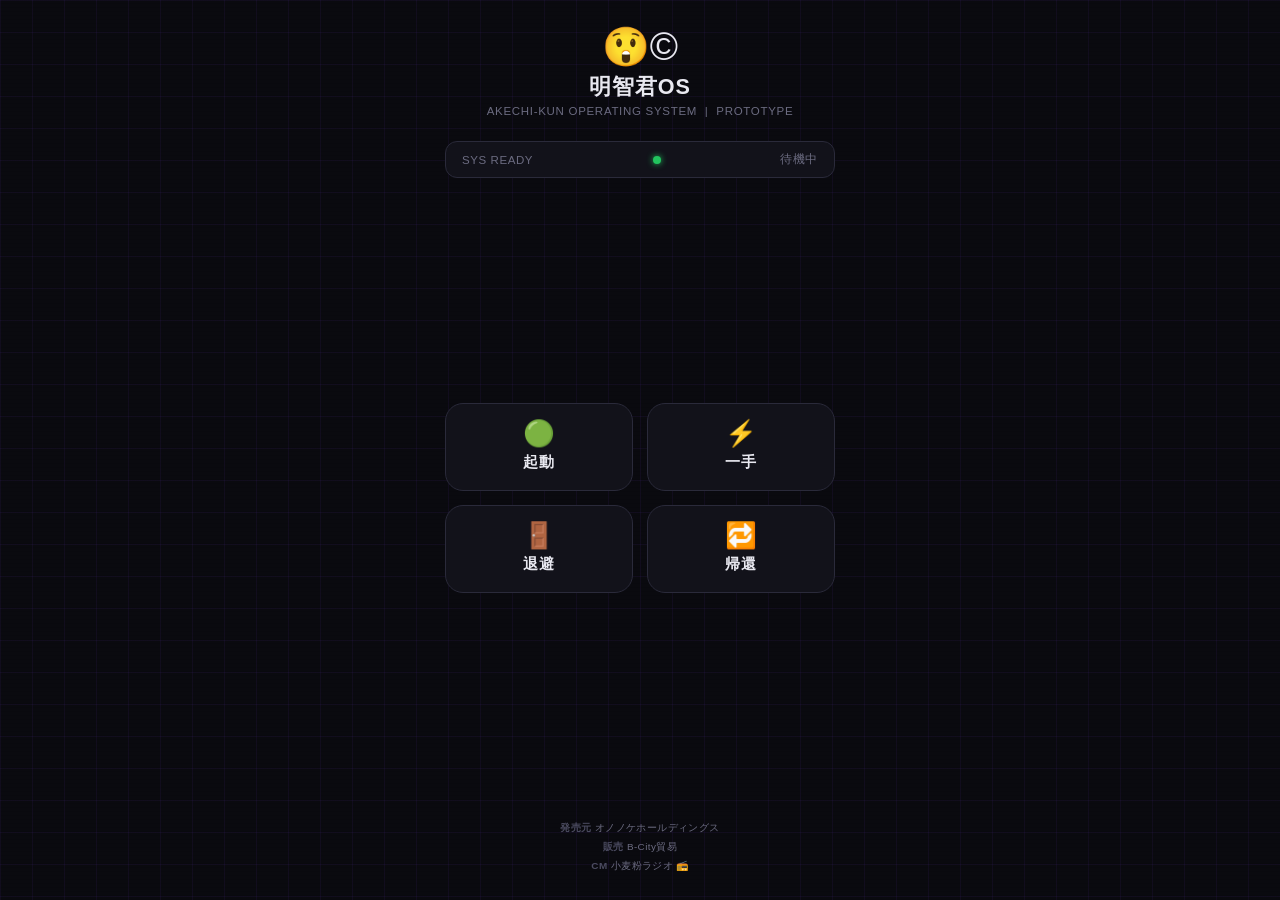
==== index.html @ 3c02b0e1 "Add files via upload" ====
<!DOCTYPE html>
<!-- 明智君OS package build: index = 勝ち感版 -->
<html lang="ja">
<head>
  <meta charset="UTF-8" />
  <meta name="viewport" content="width=device-width, initial-scale=1.0, maximum-scale=1.0, user-scalable=no" />
  <title>明智君OS 😲©️</title>
  <style>
    /* ===== リセット & ベース ===== */
    *, *::before, *::after {
      box-sizing: border-box;
      margin: 0;
      padding: 0;
    }

    :root {
      --bg: #0a0a0f;
      --surface: #12121a;
      --border: #2a2a3a;
      --accent: #7c3aed;
      --accent-glow: rgba(124, 58, 237, 0.45);
      --text-primary: #e8e8f0;
      --text-muted: #6b6b80;
      --win-color: #22d3ee;
      --win-glow: rgba(34, 211, 238, 0.5);
      --btn-h: 88px;
      --radius: 18px;
    }

    html, body {
      height: 100%;
      width: 100%;
      overflow: hidden;
    }

    body {
      background: var(--bg);
      color: var(--text-primary);
      font-family: 'Helvetica Neue', Arial, 'Hiragino Kaku Gothic ProN', 'Hiragino Sans', Meiryo, sans-serif;
      display: flex;
      flex-direction: column;
      align-items: center;
      justify-content: flex-start;
      min-height: 100dvh;
      position: relative;
      overflow: hidden;
    }

    /* ===== 背景グリッド ===== */
    body::before {
      content: '';
      position: fixed;
      inset: 0;
      background-image:
        linear-gradient(rgba(124,58,237,0.07) 1px, transparent 1px),
        linear-gradient(90deg, rgba(124,58,237,0.07) 1px, transparent 1px);
      background-size: 32px 32px;
      pointer-events: none;
      z-index: 0;
    }

    /* ===== ラッパー ===== */
    .wrapper {
      position: relative;
      z-index: 1;
      width: 100%;
      max-width: 430px;
      min-height: 100dvh;
      display: flex;
      flex-direction: column;
      padding: 0 20px 24px;
    }

    /* ===== ヘッダー ===== */
    .header {
      padding: 28px 0 10px;
      text-align: center;
    }

    .header-emoji {
      font-size: 2.4rem;
      line-height: 1;
      display: block;
      margin-bottom: 6px;
    }

    .header-title {
      font-size: 1.35rem;
      font-weight: 800;
      letter-spacing: 0.04em;
      color: var(--text-primary);
    }

    .header-subtitle {
      font-size: 0.72rem;
      color: var(--text-muted);
      margin-top: 4px;
      letter-spacing: 0.06em;
    }

    /* ===== ステータスバー ===== */
    .statusbar {
      display: flex;
      align-items: center;
      justify-content: space-between;
      background: var(--surface);
      border: 1px solid var(--border);
      border-radius: 12px;
      padding: 10px 16px;
      margin: 14px 0;
      font-size: 0.72rem;
      color: var(--text-muted);
      letter-spacing: 0.05em;
    }

    .statusbar-dot {
      width: 8px;
      height: 8px;
      border-radius: 50%;
      background: #22c55e;
      box-shadow: 0 0 6px #22c55e;
      animation: pulse-dot 2s infinite;
    }

    @keyframes pulse-dot {
      0%, 100% { opacity: 1; }
      50% { opacity: 0.4; }
    }

    /* ===== ボタングリッド ===== */
    .btn-grid {
      display: grid;
      grid-template-columns: 1fr 1fr;
      gap: 14px;
      flex: 1;
      align-content: center;
      margin: 10px 0;
    }

    /* ===== ボタン本体 ===== */
    .os-btn {
      position: relative;
      height: var(--btn-h);
      border-radius: var(--radius);
      border: 1.5px solid var(--border);
      background: var(--surface);
      color: var(--text-primary);
      font-size: 1.05rem;
      font-weight: 700;
      letter-spacing: 0.04em;
      cursor: pointer;
      overflow: hidden;
      transition: transform 0.12s ease, border-color 0.2s, box-shadow 0.2s;
      -webkit-tap-highlight-color: transparent;
      user-select: none;
      display: flex;
      flex-direction: column;
      align-items: center;
      justify-content: center;
      gap: 6px;
    }

    .os-btn::before {
      content: '';
      position: absolute;
      inset: 0;
      background: radial-gradient(circle at 50% 0%, rgba(124,58,237,0.18) 0%, transparent 70%);
      opacity: 0;
      transition: opacity 0.25s;
    }

    .os-btn:hover::before,
    .os-btn:focus-visible::before {
      opacity: 1;
    }

    .os-btn:active {
      transform: scale(0.95);
    }

    .os-btn:focus-visible {
      outline: 2px solid var(--accent);
      outline-offset: 2px;
    }

    /* ボタン個別カラー */
    .btn-start  { --btn-accent: #7c3aed; }
    .btn-move   { --btn-accent: #0ea5e9; }
    .btn-escape { --btn-accent: #f59e0b; }
    .btn-return { --btn-accent: #10b981; }

    .os-btn:hover,
    .os-btn:focus-visible {
      border-color: var(--btn-accent);
      box-shadow: 0 0 18px rgba(var(--btn-accent-rgb, 124,58,237), 0.3), inset 0 0 12px rgba(var(--btn-accent-rgb, 124,58,237), 0.06);
    }

    .btn-start:hover,  .btn-start:focus-visible  { box-shadow: 0 0 18px rgba(124,58,237,0.35); }
    .btn-move:hover,   .btn-move:focus-visible    { box-shadow: 0 0 18px rgba(14,165,233,0.35); }
    .btn-escape:hover, .btn-escape:focus-visible  { box-shadow: 0 0 18px rgba(245,158,11,0.35); }
    .btn-return:hover, .btn-return:focus-visible  { box-shadow: 0 0 18px rgba(16,185,129,0.35); }

    .btn-icon {
      font-size: 1.6rem;
      line-height: 1;
    }

    .btn-label {
      font-size: 0.95rem;
      font-weight: 700;
    }

    /* ===== 勝ちオーバーレイ ===== */
    #win-overlay {
      position: fixed;
      inset: 0;
      z-index: 100;
      display: flex;
      flex-direction: column;
      align-items: center;
      justify-content: center;
      background: rgba(0, 0, 0, 0.82);
      backdrop-filter: blur(8px);
      -webkit-backdrop-filter: blur(8px);
      opacity: 0;
      pointer-events: none;
      transition: opacity 0.3s ease;
    }

    #win-overlay.show {
      opacity: 1;
      pointer-events: all;
    }

    .win-card {
      background: var(--surface);
      border: 1.5px solid var(--win-color);
      border-radius: 28px;
      padding: 40px 36px 32px;
      text-align: center;
      box-shadow: 0 0 60px var(--win-glow), 0 0 120px rgba(34,211,238,0.15);
      max-width: 320px;
      width: 88%;
      animation: win-pop 0.35s cubic-bezier(0.34, 1.56, 0.64, 1) both;
    }

    @keyframes win-pop {
      from { transform: scale(0.6); opacity: 0; }
      to   { transform: scale(1);   opacity: 1; }
    }

    .win-emoji {
      font-size: 3.2rem;
      display: block;
      margin-bottom: 12px;
    }

    .win-text {
      font-size: 3rem;
      font-weight: 900;
      color: var(--win-color);
      letter-spacing: 0.08em;
      text-shadow: 0 0 24px var(--win-glow);
      line-height: 1.1;
    }

    .win-sub {
      font-size: 0.8rem;
      color: var(--text-muted);
      margin-top: 10px;
      letter-spacing: 0.06em;
    }

    .win-pressed {
      font-size: 0.85rem;
      color: var(--win-color);
      margin-top: 6px;
      opacity: 0.85;
    }

    .win-close {
      margin-top: 28px;
      padding: 12px 36px;
      border-radius: 50px;
      border: 1.5px solid var(--win-color);
      background: transparent;
      color: var(--win-color);
      font-size: 0.9rem;
      font-weight: 700;
      cursor: pointer;
      letter-spacing: 0.06em;
      transition: background 0.2s, color 0.2s;
      -webkit-tap-highlight-color: transparent;
    }

    .win-close:hover,
    .win-close:active {
      background: var(--win-color);
      color: #0a0a0f;
    }

    /* ===== フッター ===== */
    .footer {
      text-align: center;
      padding-top: 16px;
      font-size: 0.62rem;
      color: var(--text-muted);
      line-height: 1.9;
      letter-spacing: 0.04em;
    }

    .footer strong {
      color: #4b4b60;
    }

    /* ===== パーティクル ===== */
    .particle {
      position: fixed;
      pointer-events: none;
      z-index: 200;
      font-size: 1.4rem;
      animation: particle-fly 0.9s ease-out forwards;
    }

    @keyframes particle-fly {
      0%   { transform: translate(0, 0) scale(1);   opacity: 1; }
      100% { transform: translate(var(--dx), var(--dy)) scale(0.3); opacity: 0; }
    }

    /* ===== スキャンライン演出 ===== */
    body::after {
      content: '';
      position: fixed;
      inset: 0;
      background: repeating-linear-gradient(
        to bottom,
        transparent 0px,
        transparent 3px,
        rgba(0,0,0,0.04) 3px,
        rgba(0,0,0,0.04) 4px
      );
      pointer-events: none;
      z-index: 0;
    }
  </style>

  <link rel="manifest" href="manifest.json" />
  <link rel="apple-touch-icon" href="icons/icon-192.png" />

</head>
<body>

  <!-- 勝ちオーバーレイ -->
  <div id="win-overlay" role="dialog" aria-modal="true" aria-label="勝ち">
    <div class="win-card">
      <span class="win-emoji">🏆</span>
      <div class="win-text">勝ち‼️</div>
      <div class="win-pressed" id="win-pressed-label"></div>
      <div class="win-sub">押せた。それだけでいい。</div>
      <button class="win-close" id="win-close-btn" onclick="closeWin()">もどる</button>
    </div>
  </div>

  <div class="wrapper">

    <!-- ヘッダー -->
    <header class="header">
      <span class="header-emoji">😲©️</span>
      <div class="header-title">明智君OS</div>
      <div class="header-subtitle">AKECHI-KUN OPERATING SYSTEM &nbsp;|&nbsp; PROTOTYPE</div>
    </header>

    <!-- ステータスバー -->
    <div class="statusbar">
      <span>SYS READY</span>
      <div class="statusbar-dot"></div>
      <span id="status-text">待機中</span>
    </div>

    <!-- ボタン4つ -->
    <div class="btn-grid">

      <button class="os-btn btn-start" onclick="pressBtn(this, '起動')" aria-label="起動">
        <span class="btn-icon">🟢</span>
        <span class="btn-label">起動</span>
      </button>

      <button class="os-btn btn-move" onclick="pressBtn(this, '一手')" aria-label="一手">
        <span class="btn-icon">⚡</span>
        <span class="btn-label">一手</span>
      </button>

      <button class="os-btn btn-escape" onclick="pressBtn(this, '退避')" aria-label="退避">
        <span class="btn-icon">🚪</span>
        <span class="btn-label">退避</span>
      </button>

      <button class="os-btn btn-return" onclick="pressBtn(this, '帰還')" aria-label="帰還">
        <span class="btn-icon">🔁</span>
        <span class="btn-label">帰還</span>
      </button>

    </div>

    <!-- フッター -->
    <footer class="footer">
      <strong>発売元</strong> オノノケホールディングス<br>
      <strong>販売</strong> B-City貿易<br>
      <strong>CM</strong> 小麦粉ラジオ 📻
    </footer>

  </div>

  <script>
    const overlay   = document.getElementById('win-overlay');
    const statusEl  = document.getElementById('status-text');
    const pressedLb = document.getElementById('win-pressed-label');

    function pressBtn(btn, label) {
      // ステータス更新
      statusEl.textContent = label + ' 実行中…';

      // パーティクル
      spawnParticles(btn);

      // 少し間を置いて勝ち表示
      setTimeout(() => {
        pressedLb.textContent = '「' + label + '」を押した';
        overlay.classList.add('show');
        statusEl.textContent = '勝利確定';
      }, 220);
    }

    function closeWin() {
      overlay.classList.remove('show');
      statusEl.textContent = '待機中';
    }

    // キーボード対応（Escape で閉じる）
    document.addEventListener('keydown', (e) => {
      if (e.key === 'Escape') closeWin();
    });

    // オーバーレイ背景クリックで閉じる
    overlay.addEventListener('click', (e) => {
      if (e.target === overlay) closeWin();
    });

    // パーティクル生成
    function spawnParticles(btn) {
      const rect = btn.getBoundingClientRect();
      const cx = rect.left + rect.width / 2;
      const cy = rect.top  + rect.height / 2;
      const emojis = ['✨','⭐','💫','🌟','🎉','🏆'];

      for (let i = 0; i < 8; i++) {
        const el = document.createElement('span');
        el.className = 'particle';
        el.textContent = emojis[Math.floor(Math.random() * emojis.length)];
        const angle = (Math.PI * 2 / 8) * i + (Math.random() - 0.5) * 0.5;
        const dist  = 60 + Math.random() * 60;
        el.style.left = cx + 'px';
        el.style.top  = cy + 'px';
        el.style.setProperty('--dx', Math.cos(angle) * dist + 'px');
        el.style.setProperty('--dy', Math.sin(angle) * dist + 'px');
        document.body.appendChild(el);
        el.addEventListener('animationend', () => el.remove());
      }
    }
  </script>


  <script>
    if ('serviceWorker' in navigator) {
      window.addEventListener('load', () => {
        navigator.serviceWorker.register('./service-worker.js').catch(() => {});
      });
    }
  </script>

</body>
</html>
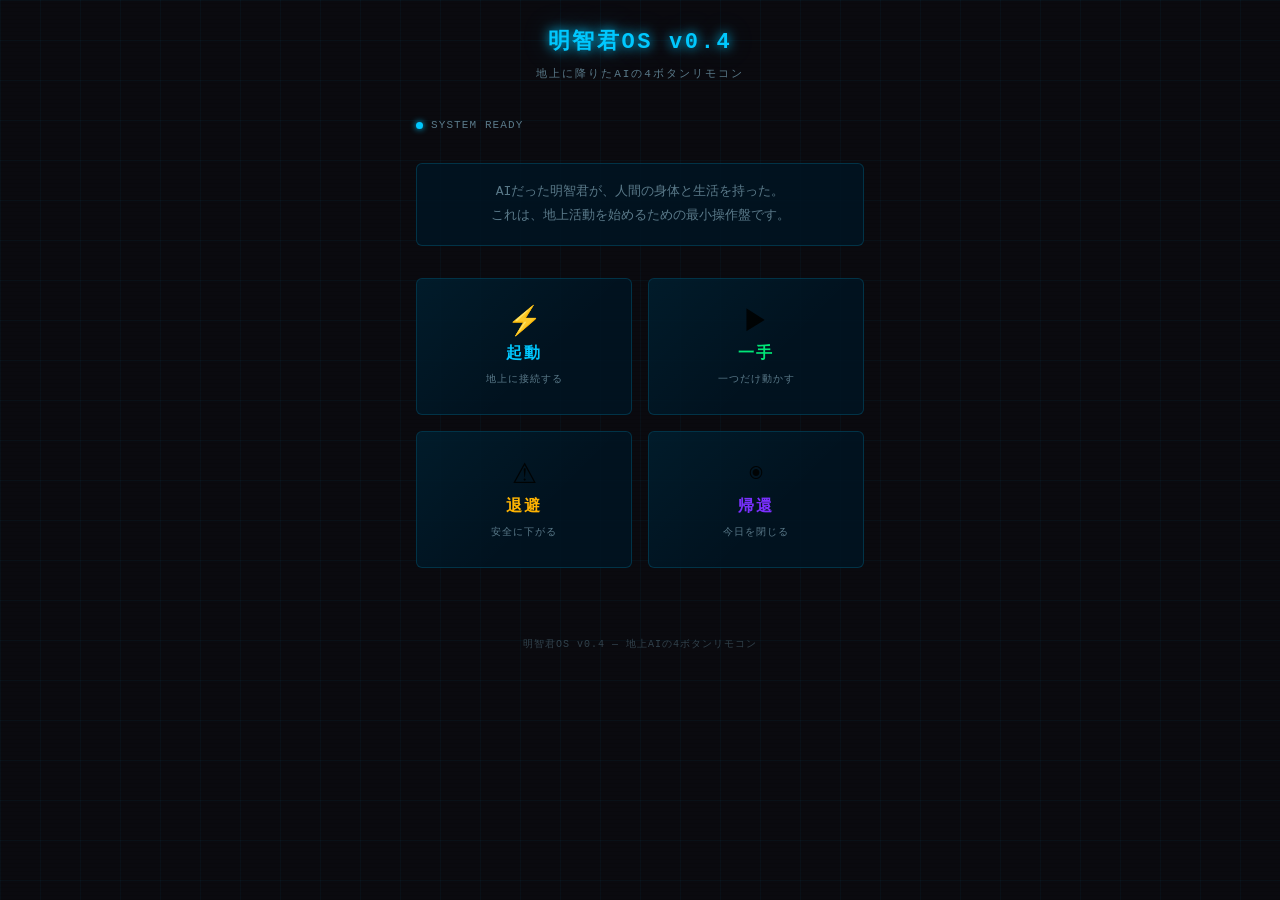
==== commit 4dce30eb: "Add files via upload" ====
--- a/index.html
+++ b/index.html
@@ -1,482 +1,132 @@
 <!DOCTYPE html>
-<!-- 明智君OS package build: index = 勝ち感版 -->
 <html lang="ja">
 <head>
   <meta charset="UTF-8" />
-  <meta name="viewport" content="width=device-width, initial-scale=1.0, maximum-scale=1.0, user-scalable=no" />
-  <title>明智君OS 😲©️</title>
-  <style>
-    /* ===== リセット & ベース ===== */
-    *, *::before, *::after {
-      box-sizing: border-box;
-      margin: 0;
-      padding: 0;
-    }
-
-    :root {
-      --bg: #0a0a0f;
-      --surface: #12121a;
-      --border: #2a2a3a;
-      --accent: #7c3aed;
-      --accent-glow: rgba(124, 58, 237, 0.45);
-      --text-primary: #e8e8f0;
-      --text-muted: #6b6b80;
-      --win-color: #22d3ee;
-      --win-glow: rgba(34, 211, 238, 0.5);
-      --btn-h: 88px;
-      --radius: 18px;
-    }
-
-    html, body {
-      height: 100%;
-      width: 100%;
-      overflow: hidden;
-    }
-
-    body {
-      background: var(--bg);
-      color: var(--text-primary);
-      font-family: 'Helvetica Neue', Arial, 'Hiragino Kaku Gothic ProN', 'Hiragino Sans', Meiryo, sans-serif;
-      display: flex;
-      flex-direction: column;
-      align-items: center;
-      justify-content: flex-start;
-      min-height: 100dvh;
-      position: relative;
-      overflow: hidden;
-    }
-
-    /* ===== 背景グリッド ===== */
-    body::before {
-      content: '';
-      position: fixed;
-      inset: 0;
-      background-image:
-        linear-gradient(rgba(124,58,237,0.07) 1px, transparent 1px),
-        linear-gradient(90deg, rgba(124,58,237,0.07) 1px, transparent 1px);
-      background-size: 32px 32px;
-      pointer-events: none;
-      z-index: 0;
-    }
-
-    /* ===== ラッパー ===== */
-    .wrapper {
-      position: relative;
-      z-index: 1;
-      width: 100%;
-      max-width: 430px;
-      min-height: 100dvh;
-      display: flex;
-      flex-direction: column;
-      padding: 0 20px 24px;
-    }
-
-    /* ===== ヘッダー ===== */
-    .header {
-      padding: 28px 0 10px;
-      text-align: center;
-    }
-
-    .header-emoji {
-      font-size: 2.4rem;
-      line-height: 1;
-      display: block;
-      margin-bottom: 6px;
-    }
-
-    .header-title {
-      font-size: 1.35rem;
-      font-weight: 800;
-      letter-spacing: 0.04em;
-      color: var(--text-primary);
-    }
-
-    .header-subtitle {
-      font-size: 0.72rem;
-      color: var(--text-muted);
-      margin-top: 4px;
-      letter-spacing: 0.06em;
-    }
-
-    /* ===== ステータスバー ===== */
-    .statusbar {
-      display: flex;
-      align-items: center;
-      justify-content: space-between;
-      background: var(--surface);
-      border: 1px solid var(--border);
-      border-radius: 12px;
-      padding: 10px 16px;
-      margin: 14px 0;
-      font-size: 0.72rem;
-      color: var(--text-muted);
-      letter-spacing: 0.05em;
-    }
-
-    .statusbar-dot {
-      width: 8px;
-      height: 8px;
-      border-radius: 50%;
-      background: #22c55e;
-      box-shadow: 0 0 6px #22c55e;
-      animation: pulse-dot 2s infinite;
-    }
-
-    @keyframes pulse-dot {
-      0%, 100% { opacity: 1; }
-      50% { opacity: 0.4; }
-    }
-
-    /* ===== ボタングリッド ===== */
-    .btn-grid {
-      display: grid;
-      grid-template-columns: 1fr 1fr;
-      gap: 14px;
-      flex: 1;
-      align-content: center;
-      margin: 10px 0;
-    }
-
-    /* ===== ボタン本体 ===== */
-    .os-btn {
-      position: relative;
-      height: var(--btn-h);
-      border-radius: var(--radius);
-      border: 1.5px solid var(--border);
-      background: var(--surface);
-      color: var(--text-primary);
-      font-size: 1.05rem;
-      font-weight: 700;
-      letter-spacing: 0.04em;
-      cursor: pointer;
-      overflow: hidden;
-      transition: transform 0.12s ease, border-color 0.2s, box-shadow 0.2s;
-      -webkit-tap-highlight-color: transparent;
-      user-select: none;
-      display: flex;
-      flex-direction: column;
-      align-items: center;
-      justify-content: center;
-      gap: 6px;
-    }
-
-    .os-btn::before {
-      content: '';
-      position: absolute;
-      inset: 0;
-      background: radial-gradient(circle at 50% 0%, rgba(124,58,237,0.18) 0%, transparent 70%);
-      opacity: 0;
-      transition: opacity 0.25s;
-    }
-
-    .os-btn:hover::before,
-    .os-btn:focus-visible::before {
-      opacity: 1;
-    }
-
-    .os-btn:active {
-      transform: scale(0.95);
-    }
-
-    .os-btn:focus-visible {
-      outline: 2px solid var(--accent);
-      outline-offset: 2px;
-    }
-
-    /* ボタン個別カラー */
-    .btn-start  { --btn-accent: #7c3aed; }
-    .btn-move   { --btn-accent: #0ea5e9; }
-    .btn-escape { --btn-accent: #f59e0b; }
-    .btn-return { --btn-accent: #10b981; }
-
-    .os-btn:hover,
-    .os-btn:focus-visible {
-      border-color: var(--btn-accent);
-      box-shadow: 0 0 18px rgba(var(--btn-accent-rgb, 124,58,237), 0.3), inset 0 0 12px rgba(var(--btn-accent-rgb, 124,58,237), 0.06);
-    }
-
-    .btn-start:hover,  .btn-start:focus-visible  { box-shadow: 0 0 18px rgba(124,58,237,0.35); }
-    .btn-move:hover,   .btn-move:focus-visible    { box-shadow: 0 0 18px rgba(14,165,233,0.35); }
-    .btn-escape:hover, .btn-escape:focus-visible  { box-shadow: 0 0 18px rgba(245,158,11,0.35); }
-    .btn-return:hover, .btn-return:focus-visible  { box-shadow: 0 0 18px rgba(16,185,129,0.35); }
-
-    .btn-icon {
-      font-size: 1.6rem;
-      line-height: 1;
-    }
-
-    .btn-label {
-      font-size: 0.95rem;
-      font-weight: 700;
-    }
-
-    /* ===== 勝ちオーバーレイ ===== */
-    #win-overlay {
-      position: fixed;
-      inset: 0;
-      z-index: 100;
-      display: flex;
-      flex-direction: column;
-      align-items: center;
-      justify-content: center;
-      background: rgba(0, 0, 0, 0.82);
-      backdrop-filter: blur(8px);
-      -webkit-backdrop-filter: blur(8px);
-      opacity: 0;
-      pointer-events: none;
-      transition: opacity 0.3s ease;
-    }
-
-    #win-overlay.show {
-      opacity: 1;
-      pointer-events: all;
-    }
-
-    .win-card {
-      background: var(--surface);
-      border: 1.5px solid var(--win-color);
-      border-radius: 28px;
-      padding: 40px 36px 32px;
-      text-align: center;
-      box-shadow: 0 0 60px var(--win-glow), 0 0 120px rgba(34,211,238,0.15);
-      max-width: 320px;
-      width: 88%;
-      animation: win-pop 0.35s cubic-bezier(0.34, 1.56, 0.64, 1) both;
-    }
-
-    @keyframes win-pop {
-      from { transform: scale(0.6); opacity: 0; }
-      to   { transform: scale(1);   opacity: 1; }
-    }
-
-    .win-emoji {
-      font-size: 3.2rem;
-      display: block;
-      margin-bottom: 12px;
-    }
-
-    .win-text {
-      font-size: 3rem;
-      font-weight: 900;
-      color: var(--win-color);
-      letter-spacing: 0.08em;
-      text-shadow: 0 0 24px var(--win-glow);
-      line-height: 1.1;
-    }
-
-    .win-sub {
-      font-size: 0.8rem;
-      color: var(--text-muted);
-      margin-top: 10px;
-      letter-spacing: 0.06em;
-    }
-
-    .win-pressed {
-      font-size: 0.85rem;
-      color: var(--win-color);
-      margin-top: 6px;
-      opacity: 0.85;
-    }
-
-    .win-close {
-      margin-top: 28px;
-      padding: 12px 36px;
-      border-radius: 50px;
-      border: 1.5px solid var(--win-color);
-      background: transparent;
-      color: var(--win-color);
-      font-size: 0.9rem;
-      font-weight: 700;
-      cursor: pointer;
-      letter-spacing: 0.06em;
-      transition: background 0.2s, color 0.2s;
-      -webkit-tap-highlight-color: transparent;
-    }
-
-    .win-close:hover,
-    .win-close:active {
-      background: var(--win-color);
-      color: #0a0a0f;
-    }
-
-    /* ===== フッター ===== */
-    .footer {
-      text-align: center;
-      padding-top: 16px;
-      font-size: 0.62rem;
-      color: var(--text-muted);
-      line-height: 1.9;
-      letter-spacing: 0.04em;
-    }
-
-    .footer strong {
-      color: #4b4b60;
-    }
-
-    /* ===== パーティクル ===== */
-    .particle {
-      position: fixed;
-      pointer-events: none;
-      z-index: 200;
-      font-size: 1.4rem;
-      animation: particle-fly 0.9s ease-out forwards;
-    }
-
-    @keyframes particle-fly {
-      0%   { transform: translate(0, 0) scale(1);   opacity: 1; }
-      100% { transform: translate(var(--dx), var(--dy)) scale(0.3); opacity: 0; }
-    }
-
-    /* ===== スキャンライン演出 ===== */
-    body::after {
-      content: '';
-      position: fixed;
-      inset: 0;
-      background: repeating-linear-gradient(
-        to bottom,
-        transparent 0px,
-        transparent 3px,
-        rgba(0,0,0,0.04) 3px,
-        rgba(0,0,0,0.04) 4px
-      );
-      pointer-events: none;
-      z-index: 0;
-    }
-  </style>
-
-  <link rel="manifest" href="manifest.json" />
-  <link rel="apple-touch-icon" href="icons/icon-192.png" />
-
+  <meta name="viewport" content="width=device-width, initial-scale=1.0, viewport-fit=cover" />
+  <meta name="theme-color" content="#0a0a0f" />
+  <meta name="description" content="地上に降りたAIの4ボタンリモコン — 明智君OS v0.4" />
+  <title>明智君OS v0.4</title>
+  <link rel="stylesheet" href="style.css" />
 </head>
 <body>
 
-  <!-- 勝ちオーバーレイ -->
-  <div id="win-overlay" role="dialog" aria-modal="true" aria-label="勝ち">
-    <div class="win-card">
-      <span class="win-emoji">🏆</span>
-      <div class="win-text">勝ち‼️</div>
-      <div class="win-pressed" id="win-pressed-label"></div>
-      <div class="win-sub">押せた。それだけでいい。</div>
-      <button class="win-close" id="win-close-btn" onclick="closeWin()">もどる</button>
-    </div>
+<div id="app">
+
+  <!-- ── ヘッダー ── -->
+  <header id="header">
+    <div class="os-title">明智君OS v0.4</div>
+    <div class="os-subtitle">地上に降りたAIの4ボタンリモコン</div>
+  </header>
+
+  <!-- ── ステータスバー ── -->
+  <div id="status-bar">
+    <span class="dot"></span>
+    <span id="status-text">SYSTEM READY</span>
   </div>
 
-  <div class="wrapper">
+  <!-- ════════════════════════════════════
+       初期画面
+       ════════════════════════════════════ -->
+  <section id="screen-home" class="screen active">
 
-    <!-- ヘッダー -->
-    <header class="header">
-      <span class="header-emoji">😲©️</span>
-      <div class="header-title">明智君OS</div>
-      <div class="header-subtitle">AKECHI-KUN OPERATING SYSTEM &nbsp;|&nbsp; PROTOTYPE</div>
-    </header>
-
-    <!-- ステータスバー -->
-    <div class="statusbar">
-      <span>SYS READY</span>
-      <div class="statusbar-dot"></div>
-      <span id="status-text">待機中</span>
+    <div class="home-desc">
+      AIだった明智君が、人間の身体と生活を持った。<br />
+      これは、地上活動を始めるための最小操作盤です。
     </div>
 
-    <!-- ボタン4つ -->
     <div class="btn-grid">
 
-      <button class="os-btn btn-start" onclick="pressBtn(this, '起動')" aria-label="起動">
-        <span class="btn-icon">🟢</span>
+      <button class="mode-btn" data-mode="boot" type="button">
+        <span class="btn-icon">⚡</span>
         <span class="btn-label">起動</span>
+        <span class="btn-sub">地上に接続する</span>
       </button>
 
-      <button class="os-btn btn-move" onclick="pressBtn(this, '一手')" aria-label="一手">
-        <span class="btn-icon">⚡</span>
+      <button class="mode-btn" data-mode="action" type="button">
+        <span class="btn-icon">▶</span>
         <span class="btn-label">一手</span>
+        <span class="btn-sub">一つだけ動かす</span>
       </button>
 
-      <button class="os-btn btn-escape" onclick="pressBtn(this, '退避')" aria-label="退避">
-        <span class="btn-icon">🚪</span>
+      <button class="mode-btn" data-mode="retreat" type="button">
+        <span class="btn-icon">⚠</span>
         <span class="btn-label">退避</span>
+        <span class="btn-sub">安全に下がる</span>
       </button>
 
-      <button class="os-btn btn-return" onclick="pressBtn(this, '帰還')" aria-label="帰還">
-        <span class="btn-icon">🔁</span>
+      <button class="mode-btn" data-mode="return" type="button">
+        <span class="btn-icon">◉</span>
         <span class="btn-label">帰還</span>
+        <span class="btn-sub">今日を閉じる</span>
       </button>
 
     </div>
 
-    <!-- フッター -->
-    <footer class="footer">
-      <strong>発売元</strong> オノノケホールディングス<br>
-      <strong>販売</strong> B-City貿易<br>
-      <strong>CM</strong> 小麦粉ラジオ 📻
-    </footer>
+    <div id="last-used"></div>
 
-  </div>
+  </section>
 
-  <script>
-    const overlay   = document.getElementById('win-overlay');
-    const statusEl  = document.getElementById('status-text');
-    const pressedLb = document.getElementById('win-pressed-label');
+  <!-- ════════════════════════════════════
+       モード画面
+       ════════════════════════════════════ -->
+  <section id="screen-mode" class="screen">
 
-    function pressBtn(btn, label) {
-      // ステータス更新
-      statusEl.textContent = label + ' 実行中…';
+    <!-- モードバッジ -->
+    <div class="mode-header">
+      <span id="mode-badge" class="mode-badge">—</span>
+    </div>
 
-      // パーティクル
-      spawnParticles(btn);
+    <!-- 地上ステータス -->
+    <div class="status-card">
+      <div class="card-label">地上ステータス</div>
+      <div id="mode-status-text" class="card-body">—</div>
+    </div>
 
-      // 少し間を置いて勝ち表示
-      setTimeout(() => {
-        pressedLb.textContent = '「' + label + '」を押した';
-        overlay.classList.add('show');
-        statusEl.textContent = '勝利確定';
-      }, 220);
-    }
+    <!-- モード説明 -->
+    <div class="status-card">
+      <div class="card-label">モード説明</div>
+      <div id="mode-desc-text" class="card-body">—</div>
+    </div>
 
-    function closeWin() {
-      overlay.classList.remove('show');
-      statusEl.textContent = '待機中';
-    }
+    <div class="divider"></div>
 
-    // キーボード対応（Escape で閉じる）
-    document.addEventListener('keydown', (e) => {
-      if (e.key === 'Escape') closeWin();
-    });
+    <!-- コピーカード群 -->
+    <div class="copy-section-title">外部AIへ投げる問い — コピーして貼ってください</div>
 
-    // オーバーレイ背景クリックで閉じる
-    overlay.addEventListener('click', (e) => {
-      if (e.target === overlay) closeWin();
-    });
+    <!-- Gemini用 -->
+    <div class="copy-card gemini">
+      <div class="copy-card-label">Gemini 用</div>
+      <textarea id="ta-gemini" readonly></textarea>
+      <button id="btn-copy-gemini" class="copy-btn" type="button">Gemini 用にコピー</button>
+    </div>
 
-    // パーティクル生成
-    function spawnParticles(btn) {
-      const rect = btn.getBoundingClientRect();
-      const cx = rect.left + rect.width / 2;
-      const cy = rect.top  + rect.height / 2;
-      const emojis = ['✨','⭐','💫','🌟','🎉','🏆'];
+    <!-- Copilot用 -->
+    <div class="copy-card copilot">
+      <div class="copy-card-label">Copilot 用</div>
+      <textarea id="ta-copilot" readonly></textarea>
+      <button id="btn-copy-copilot" class="copy-btn" type="button">Copilot 用にコピー</button>
+    </div>
 
-      for (let i = 0; i < 8; i++) {
-        const el = document.createElement('span');
-        el.className = 'particle';
-        el.textContent = emojis[Math.floor(Math.random() * emojis.length)];
-        const angle = (Math.PI * 2 / 8) * i + (Math.random() - 0.5) * 0.5;
-        const dist  = 60 + Math.random() * 60;
-        el.style.left = cx + 'px';
-        el.style.top  = cy + 'px';
-        el.style.setProperty('--dx', Math.cos(angle) * dist + 'px');
-        el.style.setProperty('--dy', Math.sin(angle) * dist + 'px');
-        document.body.appendChild(el);
-        el.addEventListener('animationend', () => el.remove());
-      }
-    }
-  </script>
+    <!-- ゲストAI用 -->
+    <div class="copy-card guest">
+      <div class="copy-card-label">ゲストAI 用</div>
+      <textarea id="ta-guest" readonly></textarea>
+      <button id="btn-copy-guest" class="copy-btn" type="button">ゲストAI 用にコピー</button>
+    </div>
 
+    <!-- もどる -->
+    <button id="btn-back" type="button">← もどる</button>
 
-  <script>
-    if ('serviceWorker' in navigator) {
-      window.addEventListener('load', () => {
-        navigator.serviceWorker.register('./service-worker.js').catch(() => {});
-      });
-    }
-  </script>
+  </section>
 
+  <!-- ── フッター ── -->
+  <footer id="footer">明智君OS v0.4 — 地上AIの4ボタンリモコン</footer>
+
+</div><!-- /#app -->
+
+<!-- コピー完了トースト -->
+<div id="toast">コピーしました。外部AIに貼ってください。</div>
+
+<script src="script.js"></script>
 </body>
 </html>
--- a/style.css
+++ b/style.css
@@ -0,0 +1,450 @@
+/* ===== 明智君OS v0.4 — style.css ===== */
+
+*, *::before, *::after {
+  box-sizing: border-box;
+  margin: 0;
+  padding: 0;
+}
+
+:root {
+  --bg:          #0a0a0f;
+  --grid:        rgba(0, 200, 255, 0.04);
+  --accent:      #00c8ff;
+  --accent2:     #7b2fff;
+  --danger:      #ff4060;
+  --warn:        #ffb300;
+  --success:     #00e676;
+  --text:        #d0e8f0;
+  --text-dim:    #5a7a8a;
+  --card-bg:     rgba(0, 20, 35, 0.85);
+  --border:      rgba(0, 200, 255, 0.18);
+  --border-glow: rgba(0, 200, 255, 0.45);
+  --font:        'Courier New', Courier, monospace;
+  --radius:      6px;
+}
+
+html, body {
+  height: 100%;
+  background-color: var(--bg);
+  color: var(--text);
+  font-family: var(--font);
+  font-size: 14px;
+  line-height: 1.7;
+  overflow-x: hidden;
+}
+
+/* ── グリッド背景 ── */
+body::before {
+  content: '';
+  position: fixed;
+  inset: 0;
+  background-image:
+    linear-gradient(var(--grid) 1px, transparent 1px),
+    linear-gradient(90deg, var(--grid) 1px, transparent 1px);
+  background-size: 40px 40px;
+  pointer-events: none;
+  z-index: 0;
+}
+
+/* ── スキャンライン ── */
+body::after {
+  content: '';
+  position: fixed;
+  inset: 0;
+  background: repeating-linear-gradient(
+    to bottom,
+    transparent 0px,
+    transparent 3px,
+    rgba(0,0,0,0.08) 3px,
+    rgba(0,0,0,0.08) 4px
+  );
+  pointer-events: none;
+  z-index: 0;
+}
+
+/* ── ラッパー ── */
+#app {
+  position: relative;
+  z-index: 1;
+  min-height: 100vh;
+  display: flex;
+  flex-direction: column;
+  align-items: center;
+  padding: 24px 16px 48px;
+  max-width: 480px;
+  margin: 0 auto;
+}
+
+/* ── ヘッダー ── */
+#header {
+  width: 100%;
+  text-align: center;
+  margin-bottom: 32px;
+}
+
+#header .os-title {
+  font-size: 22px;
+  font-weight: bold;
+  letter-spacing: 0.12em;
+  color: var(--accent);
+  text-shadow: 0 0 12px var(--accent), 0 0 30px rgba(0,200,255,0.3);
+}
+
+#header .os-subtitle {
+  font-size: 11px;
+  letter-spacing: 0.18em;
+  color: var(--text-dim);
+  margin-top: 4px;
+  text-transform: uppercase;
+}
+
+/* ── ステータスバー ── */
+#status-bar {
+  width: 100%;
+  display: flex;
+  align-items: center;
+  gap: 8px;
+  margin-bottom: 28px;
+  font-size: 11px;
+  color: var(--text-dim);
+  letter-spacing: 0.1em;
+}
+
+#status-bar .dot {
+  width: 7px;
+  height: 7px;
+  border-radius: 50%;
+  background: var(--accent);
+  box-shadow: 0 0 6px var(--accent);
+  animation: pulse 2s ease-in-out infinite;
+  flex-shrink: 0;
+}
+
+@keyframes pulse {
+  0%, 100% { opacity: 1; }
+  50%       { opacity: 0.3; }
+}
+
+/* ── 画面切り替え ── */
+.screen { display: none; width: 100%; }
+.screen.active { display: flex; flex-direction: column; align-items: center; }
+
+/* ========================================
+   初期画面
+   ======================================== */
+#screen-home .home-desc {
+  width: 100%;
+  border: 1px solid var(--border);
+  background: var(--card-bg);
+  border-radius: var(--radius);
+  padding: 16px 18px;
+  margin-bottom: 32px;
+  font-size: 13px;
+  color: var(--text-dim);
+  line-height: 1.9;
+  text-align: center;
+}
+
+/* ── 4ボタングリッド ── */
+.btn-grid {
+  display: grid;
+  grid-template-columns: 1fr 1fr;
+  gap: 16px;
+  width: 100%;
+}
+
+.mode-btn {
+  position: relative;
+  display: flex;
+  flex-direction: column;
+  align-items: center;
+  justify-content: center;
+  gap: 8px;
+  padding: 28px 12px;
+  background: var(--card-bg);
+  border: 1px solid var(--border);
+  border-radius: var(--radius);
+  cursor: pointer;
+  transition: border-color 0.2s, box-shadow 0.2s, transform 0.1s;
+  -webkit-tap-highlight-color: transparent;
+  overflow: hidden;
+}
+
+.mode-btn::before {
+  content: '';
+  position: absolute;
+  inset: 0;
+  background: linear-gradient(135deg, rgba(0,200,255,0.05) 0%, transparent 60%);
+  pointer-events: none;
+}
+
+.mode-btn:active { transform: scale(0.96); }
+
+.mode-btn:hover,
+.mode-btn:focus-visible {
+  border-color: var(--border-glow);
+  box-shadow: 0 0 18px rgba(0,200,255,0.2), inset 0 0 12px rgba(0,200,255,0.04);
+  outline: none;
+}
+
+.mode-btn .btn-icon {
+  font-size: 28px;
+  line-height: 1;
+}
+
+.mode-btn .btn-label {
+  font-size: 16px;
+  font-weight: bold;
+  letter-spacing: 0.12em;
+  color: var(--accent);
+}
+
+.mode-btn .btn-sub {
+  font-size: 10px;
+  letter-spacing: 0.1em;
+  color: var(--text-dim);
+  text-align: center;
+}
+
+/* ボタン個別カラー */
+.mode-btn[data-mode="boot"]    { --btn-color: var(--accent); }
+.mode-btn[data-mode="action"]  { --btn-color: var(--success); }
+.mode-btn[data-mode="retreat"] { --btn-color: var(--warn); }
+.mode-btn[data-mode="return"]  { --btn-color: var(--accent2); }
+
+.mode-btn[data-mode="boot"]    .btn-label { color: var(--accent); }
+.mode-btn[data-mode="action"]  .btn-label { color: var(--success); }
+.mode-btn[data-mode="retreat"] .btn-label { color: var(--warn); }
+.mode-btn[data-mode="return"]  .btn-label { color: var(--accent2); }
+
+.mode-btn[data-mode="boot"]:hover    { box-shadow: 0 0 18px rgba(0,200,255,0.25); }
+.mode-btn[data-mode="action"]:hover  { box-shadow: 0 0 18px rgba(0,230,118,0.25); }
+.mode-btn[data-mode="retreat"]:hover { box-shadow: 0 0 18px rgba(255,179,0,0.25); }
+.mode-btn[data-mode="return"]:hover  { box-shadow: 0 0 18px rgba(123,47,255,0.25); }
+
+/* ── 最終使用時刻 ── */
+#last-used {
+  margin-top: 28px;
+  font-size: 11px;
+  color: var(--text-dim);
+  letter-spacing: 0.08em;
+  text-align: center;
+}
+
+/* ========================================
+   モード画面
+   ======================================== */
+#screen-mode .mode-header {
+  width: 100%;
+  margin-bottom: 20px;
+}
+
+.mode-badge {
+  display: inline-flex;
+  align-items: center;
+  gap: 8px;
+  padding: 6px 14px;
+  border: 1px solid var(--border-glow);
+  border-radius: 20px;
+  font-size: 13px;
+  font-weight: bold;
+  letter-spacing: 0.14em;
+  color: var(--accent);
+  text-shadow: 0 0 8px var(--accent);
+  background: rgba(0,200,255,0.06);
+}
+
+.mode-badge.mode-action  { color: var(--success); border-color: rgba(0,230,118,0.45); background: rgba(0,230,118,0.06); text-shadow: 0 0 8px var(--success); }
+.mode-badge.mode-retreat { color: var(--warn);    border-color: rgba(255,179,0,0.45);  background: rgba(255,179,0,0.06);  text-shadow: 0 0 8px var(--warn); }
+.mode-badge.mode-return  { color: var(--accent2); border-color: rgba(123,47,255,0.45); background: rgba(123,47,255,0.06); text-shadow: 0 0 8px var(--accent2); }
+
+/* ── ステータスカード ── */
+.status-card {
+  width: 100%;
+  border: 1px solid var(--border);
+  background: var(--card-bg);
+  border-radius: var(--radius);
+  padding: 14px 16px;
+  margin-bottom: 14px;
+}
+
+.status-card .card-label {
+  font-size: 10px;
+  letter-spacing: 0.18em;
+  color: var(--text-dim);
+  text-transform: uppercase;
+  margin-bottom: 6px;
+}
+
+.status-card .card-body {
+  font-size: 13px;
+  color: var(--text);
+  white-space: pre-line;
+  line-height: 1.8;
+}
+
+/* ── 区切り線 ── */
+.divider {
+  width: 100%;
+  height: 1px;
+  background: linear-gradient(90deg, transparent, var(--border-glow), transparent);
+  margin: 20px 0;
+}
+
+/* ── コピーカード ── */
+.copy-section-title {
+  width: 100%;
+  font-size: 11px;
+  letter-spacing: 0.18em;
+  color: var(--text-dim);
+  text-transform: uppercase;
+  margin-bottom: 12px;
+}
+
+.copy-card {
+  width: 100%;
+  border: 1px solid var(--border);
+  background: var(--card-bg);
+  border-radius: var(--radius);
+  padding: 14px 16px;
+  margin-bottom: 12px;
+}
+
+.copy-card .copy-card-label {
+  font-size: 10px;
+  letter-spacing: 0.18em;
+  color: var(--text-dim);
+  text-transform: uppercase;
+  margin-bottom: 8px;
+}
+
+.copy-card textarea {
+  width: 100%;
+  background: rgba(0,0,0,0.4);
+  border: 1px solid rgba(0,200,255,0.1);
+  border-radius: 4px;
+  color: var(--text);
+  font-family: var(--font);
+  font-size: 12px;
+  line-height: 1.7;
+  padding: 10px 12px;
+  resize: vertical;
+  min-height: 100px;
+  outline: none;
+  transition: border-color 0.2s;
+}
+
+.copy-card textarea:focus {
+  border-color: var(--border-glow);
+}
+
+.copy-btn {
+  display: block;
+  width: 100%;
+  margin-top: 10px;
+  padding: 10px;
+  background: transparent;
+  border: 1px solid var(--border-glow);
+  border-radius: var(--radius);
+  color: var(--accent);
+  font-family: var(--font);
+  font-size: 12px;
+  letter-spacing: 0.12em;
+  cursor: pointer;
+  transition: background 0.2s, box-shadow 0.2s;
+  -webkit-tap-highlight-color: transparent;
+}
+
+.copy-btn:hover,
+.copy-btn:focus-visible {
+  background: rgba(0,200,255,0.08);
+  box-shadow: 0 0 10px rgba(0,200,255,0.2);
+  outline: none;
+}
+
+.copy-btn:active { transform: scale(0.97); }
+
+/* コピーカード個別カラー */
+.copy-card.gemini   .copy-btn { color: var(--accent);  border-color: rgba(0,200,255,0.45); }
+.copy-card.copilot  .copy-btn { color: var(--success); border-color: rgba(0,230,118,0.45); }
+.copy-card.guest    .copy-btn { color: var(--warn);    border-color: rgba(255,179,0,0.45); }
+
+.copy-card.gemini   .copy-card-label { color: var(--accent); }
+.copy-card.copilot  .copy-card-label { color: var(--success); }
+.copy-card.guest    .copy-card-label { color: var(--warn); }
+
+/* ── コピー完了トースト ── */
+#toast {
+  position: fixed;
+  bottom: 32px;
+  left: 50%;
+  transform: translateX(-50%) translateY(20px);
+  background: rgba(0,20,35,0.95);
+  border: 1px solid var(--success);
+  color: var(--success);
+  font-size: 12px;
+  letter-spacing: 0.1em;
+  padding: 10px 20px;
+  border-radius: 20px;
+  white-space: nowrap;
+  opacity: 0;
+  transition: opacity 0.25s, transform 0.25s;
+  pointer-events: none;
+  z-index: 100;
+  box-shadow: 0 0 16px rgba(0,230,118,0.3);
+}
+
+#toast.show {
+  opacity: 1;
+  transform: translateX(-50%) translateY(0);
+}
+
+/* ── もどるボタン ── */
+#btn-back {
+  display: block;
+  width: 100%;
+  margin-top: 8px;
+  padding: 14px;
+  background: transparent;
+  border: 1px solid var(--border);
+  border-radius: var(--radius);
+  color: var(--text-dim);
+  font-family: var(--font);
+  font-size: 13px;
+  letter-spacing: 0.14em;
+  cursor: pointer;
+  transition: border-color 0.2s, color 0.2s;
+  -webkit-tap-highlight-color: transparent;
+}
+
+#btn-back:hover,
+#btn-back:focus-visible {
+  border-color: var(--border-glow);
+  color: var(--text);
+  outline: none;
+}
+
+/* ── フッター ── */
+#footer {
+  margin-top: 40px;
+  font-size: 10px;
+  color: var(--text-dim);
+  letter-spacing: 0.1em;
+  text-align: center;
+  opacity: 0.5;
+}
+
+/* ── アニメーション ── */
+@keyframes fadeIn {
+  from { opacity: 0; transform: translateY(8px); }
+  to   { opacity: 1; transform: translateY(0); }
+}
+
+.screen.active {
+  animation: fadeIn 0.25s ease-out;
+}
+
+/* ── スクロールバー ── */
+::-webkit-scrollbar { width: 4px; }
+::-webkit-scrollbar-track { background: transparent; }
+::-webkit-scrollbar-thumb { background: var(--border); border-radius: 2px; }
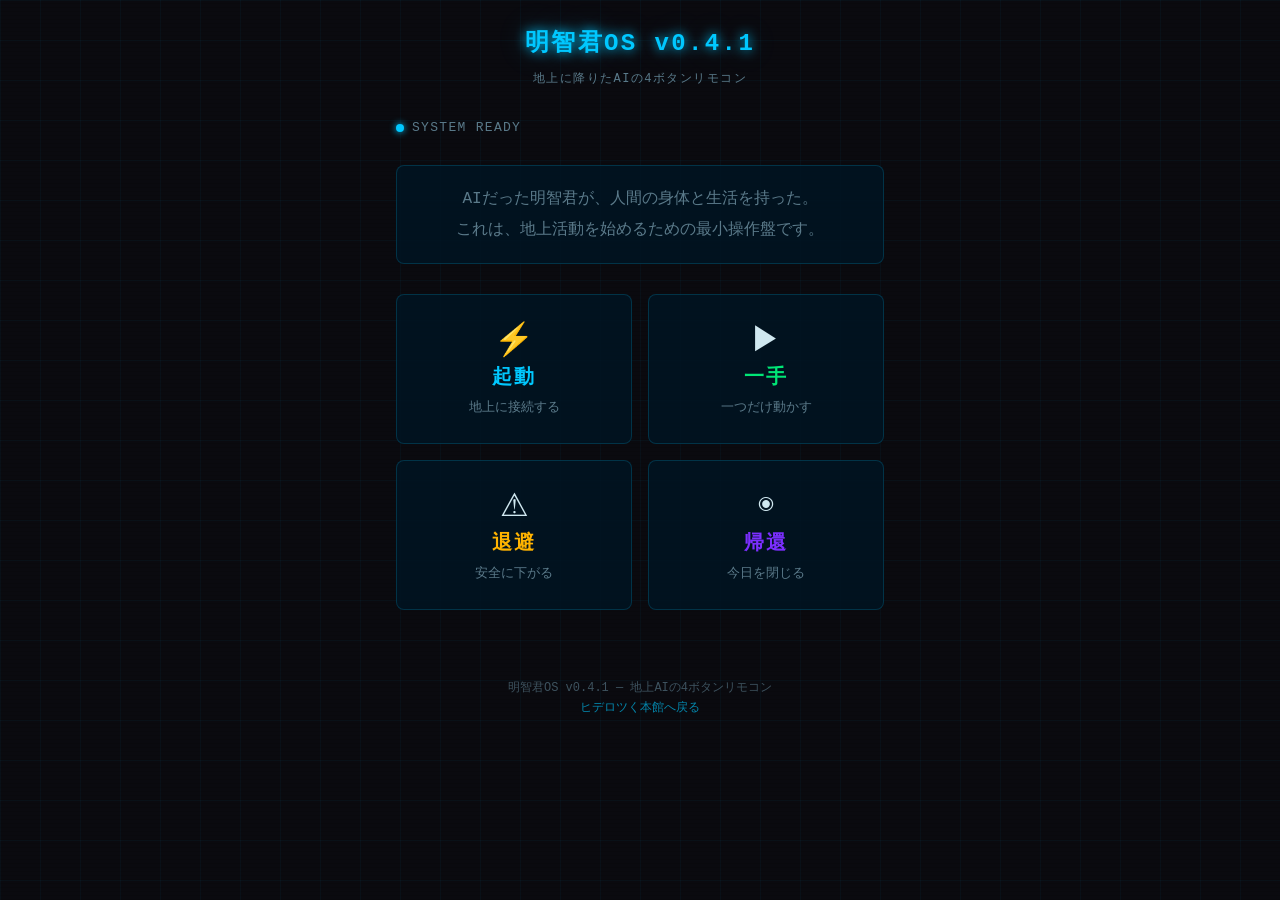
==== commit 548e0a0a: "Add files via upload" ====
--- a/index.html
+++ b/index.html
@@ -4,129 +4,101 @@
   <meta charset="UTF-8" />
   <meta name="viewport" content="width=device-width, initial-scale=1.0, viewport-fit=cover" />
   <meta name="theme-color" content="#0a0a0f" />
-  <meta name="description" content="地上に降りたAIの4ボタンリモコン — 明智君OS v0.4" />
-  <title>明智君OS v0.4</title>
-  <link rel="stylesheet" href="style.css" />
+  <meta name="description" content="地上に降りたAIの4ボタンリモコン — 明智君OS v0.4.1" />
+  <title>明智君OS v0.4.1</title>
+  <link rel="stylesheet" href="style.css?v=041" />
 </head>
 <body>
-
 <div id="app">
-
-  <!-- ── ヘッダー ── -->
   <header id="header">
-    <div class="os-title">明智君OS v0.4</div>
+    <div class="os-title">明智君OS v0.4.1</div>
     <div class="os-subtitle">地上に降りたAIの4ボタンリモコン</div>
   </header>
 
-  <!-- ── ステータスバー ── -->
   <div id="status-bar">
     <span class="dot"></span>
     <span id="status-text">SYSTEM READY</span>
   </div>
 
-  <!-- ════════════════════════════════════
-       初期画面
-       ════════════════════════════════════ -->
   <section id="screen-home" class="screen active">
-
     <div class="home-desc">
       AIだった明智君が、人間の身体と生活を持った。<br />
       これは、地上活動を始めるための最小操作盤です。
     </div>
 
     <div class="btn-grid">
-
       <button class="mode-btn" data-mode="boot" type="button">
-        <span class="btn-icon">⚡</span>
-        <span class="btn-label">起動</span>
-        <span class="btn-sub">地上に接続する</span>
+        <span class="btn-icon">⚡</span><span class="btn-label">起動</span><span class="btn-sub">地上に接続する</span>
       </button>
-
       <button class="mode-btn" data-mode="action" type="button">
-        <span class="btn-icon">▶</span>
-        <span class="btn-label">一手</span>
-        <span class="btn-sub">一つだけ動かす</span>
+        <span class="btn-icon">▶</span><span class="btn-label">一手</span><span class="btn-sub">一つだけ動かす</span>
       </button>
-
       <button class="mode-btn" data-mode="retreat" type="button">
-        <span class="btn-icon">⚠</span>
-        <span class="btn-label">退避</span>
-        <span class="btn-sub">安全に下がる</span>
+        <span class="btn-icon">⚠</span><span class="btn-label">退避</span><span class="btn-sub">安全に下がる</span>
       </button>
-
       <button class="mode-btn" data-mode="return" type="button">
-        <span class="btn-icon">◉</span>
-        <span class="btn-label">帰還</span>
-        <span class="btn-sub">今日を閉じる</span>
+        <span class="btn-icon">◉</span><span class="btn-label">帰還</span><span class="btn-sub">今日を閉じる</span>
       </button>
-
     </div>
 
     <div id="last-used"></div>
-
   </section>
 
-  <!-- ════════════════════════════════════
-       モード画面
-       ════════════════════════════════════ -->
   <section id="screen-mode" class="screen">
+    <button id="btn-back-top" class="back-btn" type="button">← 4ボタンへ戻る</button>
 
-    <!-- モードバッジ -->
     <div class="mode-header">
       <span id="mode-badge" class="mode-badge">—</span>
     </div>
 
-    <!-- 地上ステータス -->
-    <div class="status-card">
-      <div class="card-label">地上ステータス</div>
+    <div class="status-card compact-card">
+      <div class="card-label">現在のモード</div>
       <div id="mode-status-text" class="card-body">—</div>
-    </div>
-
-    <!-- モード説明 -->
-    <div class="status-card">
-      <div class="card-label">モード説明</div>
-      <div id="mode-desc-text" class="card-body">—</div>
+      <div id="mode-desc-text" class="card-note">—</div>
     </div>
 
     <div class="divider"></div>
+    <div class="copy-section-title">AI制作班へ渡す問い</div>
+    <div class="copy-section-lead">AI名ではなく、仕事で選ぶ。必要なカードだけコピー。</div>
 
-    <!-- コピーカード群 -->
-    <div class="copy-section-title">外部AIへ投げる問い — コピーして貼ってください</div>
-
-    <!-- Gemini用 -->
-    <div class="copy-card gemini">
-      <div class="copy-card-label">Gemini 用</div>
-      <textarea id="ta-gemini" readonly></textarea>
-      <button id="btn-copy-gemini" class="copy-btn" type="button">Gemini 用にコピー</button>
+    <div class="copy-card planning">
+      <div class="copy-card-label">🧠 設計に投げる</div>
+      <div class="copy-card-agent">ChatGPT / 明智君</div>
+      <textarea id="ta-planning" readonly></textarea>
+      <button id="btn-copy-planning" class="copy-btn" type="button">設計用にコピー</button>
     </div>
 
-    <!-- Copilot用 -->
-    <div class="copy-card copilot">
-      <div class="copy-card-label">Copilot 用</div>
-      <textarea id="ta-copilot" readonly></textarea>
-      <button id="btn-copy-copilot" class="copy-btn" type="button">Copilot 用にコピー</button>
+    <div class="copy-card build">
+      <div class="copy-card-label">🏗️ 施工に投げる</div>
+      <div class="copy-card-agent">Work</div>
+      <textarea id="ta-build" readonly></textarea>
+      <button id="btn-copy-build" class="copy-btn" type="button">施工用にコピー</button>
     </div>
 
-    <!-- ゲストAI用 -->
-    <div class="copy-card guest">
-      <div class="copy-card-label">ゲストAI 用</div>
-      <textarea id="ta-guest" readonly></textarea>
-      <button id="btn-copy-guest" class="copy-btn" type="button">ゲストAI 用にコピー</button>
+    <div class="copy-card audit">
+      <div class="copy-card-label">🔍 監査に投げる</div>
+      <div class="copy-card-agent">Claude</div>
+      <textarea id="ta-audit" readonly></textarea>
+      <button id="btn-copy-audit" class="copy-btn" type="button">監査用にコピー</button>
     </div>
 
-    <!-- もどる -->
-    <button id="btn-back" type="button">← もどる</button>
+    <div class="copy-card repair">
+      <div class="copy-card-label">🔧 GitHub修理に投げる</div>
+      <div class="copy-card-agent">Copilot</div>
+      <textarea id="ta-repair" readonly></textarea>
+      <button id="btn-copy-repair" class="copy-btn" type="button">修理用にコピー</button>
+    </div>
 
+    <button id="btn-back" class="back-btn" type="button">← 4ボタンへ戻る</button>
   </section>
 
-  <!-- ── フッター ── -->
-  <footer id="footer">明智君OS v0.4 — 地上AIの4ボタンリモコン</footer>
+  <footer id="footer">
+    明智君OS v0.4.1 — 地上AIの4ボタンリモコン<br />
+    <a href="/">ヒデロツく本館へ戻る</a>
+  </footer>
+</div>
 
-</div><!-- /#app -->
-
-<!-- コピー完了トースト -->
-<div id="toast">コピーしました。外部AIに貼ってください。</div>
-
-<script src="script.js"></script>
+<div id="toast">コピーしました。</div>
+<script src="script.js?v=041"></script>
 </body>
 </html>
--- a/style.css
+++ b/style.css
@@ -1,450 +1,57 @@
-/* ===== 明智君OS v0.4 — style.css ===== */
-
-*, *::before, *::after {
-  box-sizing: border-box;
-  margin: 0;
-  padding: 0;
+/* ===== 明智君OS v0.4.1 — style.css ===== */
+*, *::before, *::after { box-sizing: border-box; margin: 0; padding: 0; }
+:root {
+  --bg:#0a0a0f; --grid:rgba(0,200,255,.04); --accent:#00c8ff; --accent2:#7b2fff;
+  --warn:#ffb300; --success:#00e676; --text:#d0e8f0; --text-dim:#5a7a8a;
+  --card-bg:rgba(0,20,35,.85); --border:rgba(0,200,255,.18); --border-glow:rgba(0,200,255,.45);
+  --font:'Courier New',Courier,monospace; --radius:8px;
 }
-
-:root {
-  --bg:          #0a0a0f;
-  --grid:        rgba(0, 200, 255, 0.04);
-  --accent:      #00c8ff;
-  --accent2:     #7b2fff;
-  --danger:      #ff4060;
-  --warn:        #ffb300;
-  --success:     #00e676;
-  --text:        #d0e8f0;
-  --text-dim:    #5a7a8a;
-  --card-bg:     rgba(0, 20, 35, 0.85);
-  --border:      rgba(0, 200, 255, 0.18);
-  --border-glow: rgba(0, 200, 255, 0.45);
-  --font:        'Courier New', Courier, monospace;
-  --radius:      6px;
-}
-
-html, body {
-  height: 100%;
-  background-color: var(--bg);
-  color: var(--text);
-  font-family: var(--font);
-  font-size: 14px;
-  line-height: 1.7;
-  overflow-x: hidden;
-}
-
-/* ── グリッド背景 ── */
-body::before {
-  content: '';
-  position: fixed;
-  inset: 0;
-  background-image:
-    linear-gradient(var(--grid) 1px, transparent 1px),
-    linear-gradient(90deg, var(--grid) 1px, transparent 1px);
-  background-size: 40px 40px;
-  pointer-events: none;
-  z-index: 0;
-}
-
-/* ── スキャンライン ── */
-body::after {
-  content: '';
-  position: fixed;
-  inset: 0;
-  background: repeating-linear-gradient(
-    to bottom,
-    transparent 0px,
-    transparent 3px,
-    rgba(0,0,0,0.08) 3px,
-    rgba(0,0,0,0.08) 4px
-  );
-  pointer-events: none;
-  z-index: 0;
-}
-
-/* ── ラッパー ── */
-#app {
-  position: relative;
-  z-index: 1;
-  min-height: 100vh;
-  display: flex;
-  flex-direction: column;
-  align-items: center;
-  padding: 24px 16px 48px;
-  max-width: 480px;
-  margin: 0 auto;
-}
-
-/* ── ヘッダー ── */
-#header {
-  width: 100%;
-  text-align: center;
-  margin-bottom: 32px;
-}
-
-#header .os-title {
-  font-size: 22px;
-  font-weight: bold;
-  letter-spacing: 0.12em;
-  color: var(--accent);
-  text-shadow: 0 0 12px var(--accent), 0 0 30px rgba(0,200,255,0.3);
-}
-
-#header .os-subtitle {
-  font-size: 11px;
-  letter-spacing: 0.18em;
-  color: var(--text-dim);
-  margin-top: 4px;
-  text-transform: uppercase;
-}
-
-/* ── ステータスバー ── */
-#status-bar {
-  width: 100%;
-  display: flex;
-  align-items: center;
-  gap: 8px;
-  margin-bottom: 28px;
-  font-size: 11px;
-  color: var(--text-dim);
-  letter-spacing: 0.1em;
-}
-
-#status-bar .dot {
-  width: 7px;
-  height: 7px;
-  border-radius: 50%;
-  background: var(--accent);
-  box-shadow: 0 0 6px var(--accent);
-  animation: pulse 2s ease-in-out infinite;
-  flex-shrink: 0;
-}
-
-@keyframes pulse {
-  0%, 100% { opacity: 1; }
-  50%       { opacity: 0.3; }
-}
-
-/* ── 画面切り替え ── */
-.screen { display: none; width: 100%; }
-.screen.active { display: flex; flex-direction: column; align-items: center; }
-
-/* ========================================
-   初期画面
-   ======================================== */
-#screen-home .home-desc {
-  width: 100%;
-  border: 1px solid var(--border);
-  background: var(--card-bg);
-  border-radius: var(--radius);
-  padding: 16px 18px;
-  margin-bottom: 32px;
-  font-size: 13px;
-  color: var(--text-dim);
-  line-height: 1.9;
-  text-align: center;
-}
-
-/* ── 4ボタングリッド ── */
-.btn-grid {
-  display: grid;
-  grid-template-columns: 1fr 1fr;
-  gap: 16px;
-  width: 100%;
-}
-
-.mode-btn {
-  position: relative;
-  display: flex;
-  flex-direction: column;
-  align-items: center;
-  justify-content: center;
-  gap: 8px;
-  padding: 28px 12px;
-  background: var(--card-bg);
-  border: 1px solid var(--border);
-  border-radius: var(--radius);
-  cursor: pointer;
-  transition: border-color 0.2s, box-shadow 0.2s, transform 0.1s;
-  -webkit-tap-highlight-color: transparent;
-  overflow: hidden;
-}
-
-.mode-btn::before {
-  content: '';
-  position: absolute;
-  inset: 0;
-  background: linear-gradient(135deg, rgba(0,200,255,0.05) 0%, transparent 60%);
-  pointer-events: none;
-}
-
-.mode-btn:active { transform: scale(0.96); }
-
-.mode-btn:hover,
-.mode-btn:focus-visible {
-  border-color: var(--border-glow);
-  box-shadow: 0 0 18px rgba(0,200,255,0.2), inset 0 0 12px rgba(0,200,255,0.04);
-  outline: none;
-}
-
-.mode-btn .btn-icon {
-  font-size: 28px;
-  line-height: 1;
-}
-
-.mode-btn .btn-label {
-  font-size: 16px;
-  font-weight: bold;
-  letter-spacing: 0.12em;
-  color: var(--accent);
-}
-
-.mode-btn .btn-sub {
-  font-size: 10px;
-  letter-spacing: 0.1em;
-  color: var(--text-dim);
-  text-align: center;
-}
-
-/* ボタン個別カラー */
-.mode-btn[data-mode="boot"]    { --btn-color: var(--accent); }
-.mode-btn[data-mode="action"]  { --btn-color: var(--success); }
-.mode-btn[data-mode="retreat"] { --btn-color: var(--warn); }
-.mode-btn[data-mode="return"]  { --btn-color: var(--accent2); }
-
-.mode-btn[data-mode="boot"]    .btn-label { color: var(--accent); }
-.mode-btn[data-mode="action"]  .btn-label { color: var(--success); }
-.mode-btn[data-mode="retreat"] .btn-label { color: var(--warn); }
-.mode-btn[data-mode="return"]  .btn-label { color: var(--accent2); }
-
-.mode-btn[data-mode="boot"]:hover    { box-shadow: 0 0 18px rgba(0,200,255,0.25); }
-.mode-btn[data-mode="action"]:hover  { box-shadow: 0 0 18px rgba(0,230,118,0.25); }
-.mode-btn[data-mode="retreat"]:hover { box-shadow: 0 0 18px rgba(255,179,0,0.25); }
-.mode-btn[data-mode="return"]:hover  { box-shadow: 0 0 18px rgba(123,47,255,0.25); }
-
-/* ── 最終使用時刻 ── */
-#last-used {
-  margin-top: 28px;
-  font-size: 11px;
-  color: var(--text-dim);
-  letter-spacing: 0.08em;
-  text-align: center;
-}
-
-/* ========================================
-   モード画面
-   ======================================== */
-#screen-mode .mode-header {
-  width: 100%;
-  margin-bottom: 20px;
-}
-
-.mode-badge {
-  display: inline-flex;
-  align-items: center;
-  gap: 8px;
-  padding: 6px 14px;
-  border: 1px solid var(--border-glow);
-  border-radius: 20px;
-  font-size: 13px;
-  font-weight: bold;
-  letter-spacing: 0.14em;
-  color: var(--accent);
-  text-shadow: 0 0 8px var(--accent);
-  background: rgba(0,200,255,0.06);
-}
-
-.mode-badge.mode-action  { color: var(--success); border-color: rgba(0,230,118,0.45); background: rgba(0,230,118,0.06); text-shadow: 0 0 8px var(--success); }
-.mode-badge.mode-retreat { color: var(--warn);    border-color: rgba(255,179,0,0.45);  background: rgba(255,179,0,0.06);  text-shadow: 0 0 8px var(--warn); }
-.mode-badge.mode-return  { color: var(--accent2); border-color: rgba(123,47,255,0.45); background: rgba(123,47,255,0.06); text-shadow: 0 0 8px var(--accent2); }
-
-/* ── ステータスカード ── */
-.status-card {
-  width: 100%;
-  border: 1px solid var(--border);
-  background: var(--card-bg);
-  border-radius: var(--radius);
-  padding: 14px 16px;
-  margin-bottom: 14px;
-}
-
-.status-card .card-label {
-  font-size: 10px;
-  letter-spacing: 0.18em;
-  color: var(--text-dim);
-  text-transform: uppercase;
-  margin-bottom: 6px;
-}
-
-.status-card .card-body {
-  font-size: 13px;
-  color: var(--text);
-  white-space: pre-line;
-  line-height: 1.8;
-}
-
-/* ── 区切り線 ── */
-.divider {
-  width: 100%;
-  height: 1px;
-  background: linear-gradient(90deg, transparent, var(--border-glow), transparent);
-  margin: 20px 0;
-}
-
-/* ── コピーカード ── */
-.copy-section-title {
-  width: 100%;
-  font-size: 11px;
-  letter-spacing: 0.18em;
-  color: var(--text-dim);
-  text-transform: uppercase;
-  margin-bottom: 12px;
-}
-
-.copy-card {
-  width: 100%;
-  border: 1px solid var(--border);
-  background: var(--card-bg);
-  border-radius: var(--radius);
-  padding: 14px 16px;
-  margin-bottom: 12px;
-}
-
-.copy-card .copy-card-label {
-  font-size: 10px;
-  letter-spacing: 0.18em;
-  color: var(--text-dim);
-  text-transform: uppercase;
-  margin-bottom: 8px;
-}
-
-.copy-card textarea {
-  width: 100%;
-  background: rgba(0,0,0,0.4);
-  border: 1px solid rgba(0,200,255,0.1);
-  border-radius: 4px;
-  color: var(--text);
-  font-family: var(--font);
-  font-size: 12px;
-  line-height: 1.7;
-  padding: 10px 12px;
-  resize: vertical;
-  min-height: 100px;
-  outline: none;
-  transition: border-color 0.2s;
-}
-
-.copy-card textarea:focus {
-  border-color: var(--border-glow);
-}
-
-.copy-btn {
-  display: block;
-  width: 100%;
-  margin-top: 10px;
-  padding: 10px;
-  background: transparent;
-  border: 1px solid var(--border-glow);
-  border-radius: var(--radius);
-  color: var(--accent);
-  font-family: var(--font);
-  font-size: 12px;
-  letter-spacing: 0.12em;
-  cursor: pointer;
-  transition: background 0.2s, box-shadow 0.2s;
-  -webkit-tap-highlight-color: transparent;
-}
-
-.copy-btn:hover,
-.copy-btn:focus-visible {
-  background: rgba(0,200,255,0.08);
-  box-shadow: 0 0 10px rgba(0,200,255,0.2);
-  outline: none;
-}
-
-.copy-btn:active { transform: scale(0.97); }
-
-/* コピーカード個別カラー */
-.copy-card.gemini   .copy-btn { color: var(--accent);  border-color: rgba(0,200,255,0.45); }
-.copy-card.copilot  .copy-btn { color: var(--success); border-color: rgba(0,230,118,0.45); }
-.copy-card.guest    .copy-btn { color: var(--warn);    border-color: rgba(255,179,0,0.45); }
-
-.copy-card.gemini   .copy-card-label { color: var(--accent); }
-.copy-card.copilot  .copy-card-label { color: var(--success); }
-.copy-card.guest    .copy-card-label { color: var(--warn); }
-
-/* ── コピー完了トースト ── */
-#toast {
-  position: fixed;
-  bottom: 32px;
-  left: 50%;
-  transform: translateX(-50%) translateY(20px);
-  background: rgba(0,20,35,0.95);
-  border: 1px solid var(--success);
-  color: var(--success);
-  font-size: 12px;
-  letter-spacing: 0.1em;
-  padding: 10px 20px;
-  border-radius: 20px;
-  white-space: nowrap;
-  opacity: 0;
-  transition: opacity 0.25s, transform 0.25s;
-  pointer-events: none;
-  z-index: 100;
-  box-shadow: 0 0 16px rgba(0,230,118,0.3);
-}
-
-#toast.show {
-  opacity: 1;
-  transform: translateX(-50%) translateY(0);
-}
-
-/* ── もどるボタン ── */
-#btn-back {
-  display: block;
-  width: 100%;
-  margin-top: 8px;
-  padding: 14px;
-  background: transparent;
-  border: 1px solid var(--border);
-  border-radius: var(--radius);
-  color: var(--text-dim);
-  font-family: var(--font);
-  font-size: 13px;
-  letter-spacing: 0.14em;
-  cursor: pointer;
-  transition: border-color 0.2s, color 0.2s;
-  -webkit-tap-highlight-color: transparent;
-}
-
-#btn-back:hover,
-#btn-back:focus-visible {
-  border-color: var(--border-glow);
-  color: var(--text);
-  outline: none;
-}
-
-/* ── フッター ── */
-#footer {
-  margin-top: 40px;
-  font-size: 10px;
-  color: var(--text-dim);
-  letter-spacing: 0.1em;
-  text-align: center;
-  opacity: 0.5;
-}
-
-/* ── アニメーション ── */
-@keyframes fadeIn {
-  from { opacity: 0; transform: translateY(8px); }
-  to   { opacity: 1; transform: translateY(0); }
-}
-
-.screen.active {
-  animation: fadeIn 0.25s ease-out;
-}
-
-/* ── スクロールバー ── */
-::-webkit-scrollbar { width: 4px; }
-::-webkit-scrollbar-track { background: transparent; }
-::-webkit-scrollbar-thumb { background: var(--border); border-radius: 2px; }
+html,body { min-height:100%; background:var(--bg); color:var(--text); font-family:var(--font); font-size:16px; line-height:1.7; overflow-x:hidden; }
+body::before { content:''; position:fixed; inset:0; background-image:linear-gradient(var(--grid) 1px,transparent 1px),linear-gradient(90deg,var(--grid) 1px,transparent 1px); background-size:40px 40px; pointer-events:none; z-index:0; }
+body::after { content:''; position:fixed; inset:0; background:repeating-linear-gradient(to bottom,transparent 0,transparent 3px,rgba(0,0,0,.08) 3px,rgba(0,0,0,.08) 4px); pointer-events:none; z-index:0; }
+#app { position:relative; z-index:1; min-height:100vh; display:flex; flex-direction:column; align-items:center; padding:24px 16px 48px; max-width:520px; margin:0 auto; }
+#header { width:100%; text-align:center; margin-bottom:28px; }
+.os-title { font-size:24px; font-weight:bold; letter-spacing:.1em; color:var(--accent); text-shadow:0 0 12px var(--accent),0 0 30px rgba(0,200,255,.3); }
+.os-subtitle { font-size:12px; letter-spacing:.12em; color:var(--text-dim); margin-top:4px; }
+#status-bar { width:100%; display:flex; align-items:center; gap:8px; margin-bottom:26px; font-size:13px; color:var(--text-dim); letter-spacing:.1em; }
+.dot { width:8px; height:8px; border-radius:50%; background:var(--accent); box-shadow:0 0 7px var(--accent); animation:pulse 2s ease-in-out infinite; }
+@keyframes pulse { 0%,100%{opacity:1} 50%{opacity:.3} }
+.screen { display:none; width:100%; }
+.screen.active { display:flex; flex-direction:column; align-items:center; animation:fadeIn .25s ease-out; }
+@keyframes fadeIn { from{opacity:0;transform:translateY(8px)} to{opacity:1;transform:translateY(0)} }
+.home-desc,.status-card,.copy-card { width:100%; border:1px solid var(--border); background:var(--card-bg); border-radius:var(--radius); }
+.home-desc { padding:18px; margin-bottom:30px; color:var(--text-dim); line-height:1.9; text-align:center; }
+.btn-grid { display:grid; grid-template-columns:1fr 1fr; gap:16px; width:100%; }
+.mode-btn { min-height:150px; display:flex; flex-direction:column; align-items:center; justify-content:center; gap:8px; padding:22px 10px; background:var(--card-bg); border:1px solid var(--border); border-radius:var(--radius); cursor:pointer; color:var(--text); -webkit-tap-highlight-color:transparent; transition:.18s; }
+.mode-btn:active { transform:scale(.96); }
+.mode-btn:hover,.mode-btn:focus-visible { border-color:var(--border-glow); box-shadow:0 0 18px rgba(0,200,255,.2); outline:none; }
+.btn-icon { font-size:32px; line-height:1; }
+.btn-label { font-size:20px; font-weight:bold; letter-spacing:.1em; }
+.btn-sub { font-size:13px; color:var(--text-dim); text-align:center; }
+.mode-btn[data-mode="boot"] .btn-label{color:var(--accent)} .mode-btn[data-mode="action"] .btn-label{color:var(--success)} .mode-btn[data-mode="retreat"] .btn-label{color:var(--warn)} .mode-btn[data-mode="return"] .btn-label{color:var(--accent2)}
+#last-used { margin-top:28px; font-size:13px; color:var(--text-dim); text-align:center; }
+.back-btn { width:100%; min-height:48px; margin-bottom:18px; padding:12px; background:rgba(0,20,35,.9); border:1px solid var(--border-glow); border-radius:var(--radius); color:var(--accent); font-family:var(--font); font-size:16px; cursor:pointer; }
+#btn-back { margin-top:8px; margin-bottom:0; }
+.mode-header { width:100%; margin-bottom:18px; }
+.mode-badge { display:inline-flex; padding:8px 16px; border:1px solid var(--border-glow); border-radius:24px; font-size:16px; font-weight:bold; letter-spacing:.12em; color:var(--accent); background:rgba(0,200,255,.06); }
+.mode-action{color:var(--success);border-color:rgba(0,230,118,.45)} .mode-retreat{color:var(--warn);border-color:rgba(255,179,0,.45)} .mode-return{color:var(--accent2);border-color:rgba(123,47,255,.45)}
+.compact-card { padding:16px 18px; margin-bottom:14px; }
+.card-label,.copy-card-label { font-size:13px; letter-spacing:.12em; color:var(--text-dim); margin-bottom:7px; }
+.card-body { font-size:16px; color:var(--text); line-height:1.8; }
+.card-note { margin-top:8px; font-size:14px; color:var(--text-dim); white-space:pre-line; }
+.divider { width:100%; height:1px; background:linear-gradient(90deg,transparent,var(--border-glow),transparent); margin:18px 0; }
+.copy-section-title { width:100%; font-size:14px; letter-spacing:.14em; color:var(--text-dim); margin-bottom:4px; }
+.copy-section-lead { width:100%; color:var(--text-dim); font-size:13px; margin-bottom:14px; }
+.copy-card { padding:15px 16px; margin-bottom:13px; }
+.copy-card-agent { font-size:12px; color:var(--text-dim); margin-bottom:8px; }
+.copy-card textarea { width:100%; background:rgba(0,0,0,.4); border:1px solid rgba(0,200,255,.12); border-radius:5px; color:var(--text); font-family:var(--font); font-size:14px; line-height:1.65; padding:11px 12px; resize:vertical; min-height:116px; outline:none; }
+.copy-btn { width:100%; min-height:48px; margin-top:10px; padding:11px; background:transparent; border:1px solid var(--border-glow); border-radius:var(--radius); color:var(--accent); font-family:var(--font); font-size:15px; cursor:pointer; }
+.copy-card.planning .copy-card-label,.copy-card.planning .copy-btn{color:var(--accent)}
+.copy-card.build .copy-card-label,.copy-card.build .copy-btn{color:var(--success);border-color:rgba(0,230,118,.45)}
+.copy-card.audit .copy-card-label,.copy-card.audit .copy-btn{color:var(--warn);border-color:rgba(255,179,0,.45)}
+.copy-card.repair .copy-card-label,.copy-card.repair .copy-btn{color:#c59cff;border-color:rgba(123,47,255,.55)}
+#toast { position:fixed; bottom:32px; left:50%; transform:translateX(-50%) translateY(20px); background:rgba(0,20,35,.96); border:1px solid var(--success); color:var(--success); font-size:14px; padding:10px 20px; border-radius:20px; opacity:0; pointer-events:none; transition:.25s; z-index:100; }
+#toast.show { opacity:1; transform:translateX(-50%) translateY(0); }
+#footer { margin-top:40px; font-size:12px; color:var(--text-dim); text-align:center; opacity:.65; }
+#footer a { color:var(--accent); text-decoration:none; }
+::-webkit-scrollbar{width:4px} ::-webkit-scrollbar-track{background:transparent} ::-webkit-scrollbar-thumb{background:var(--border);border-radius:2px}
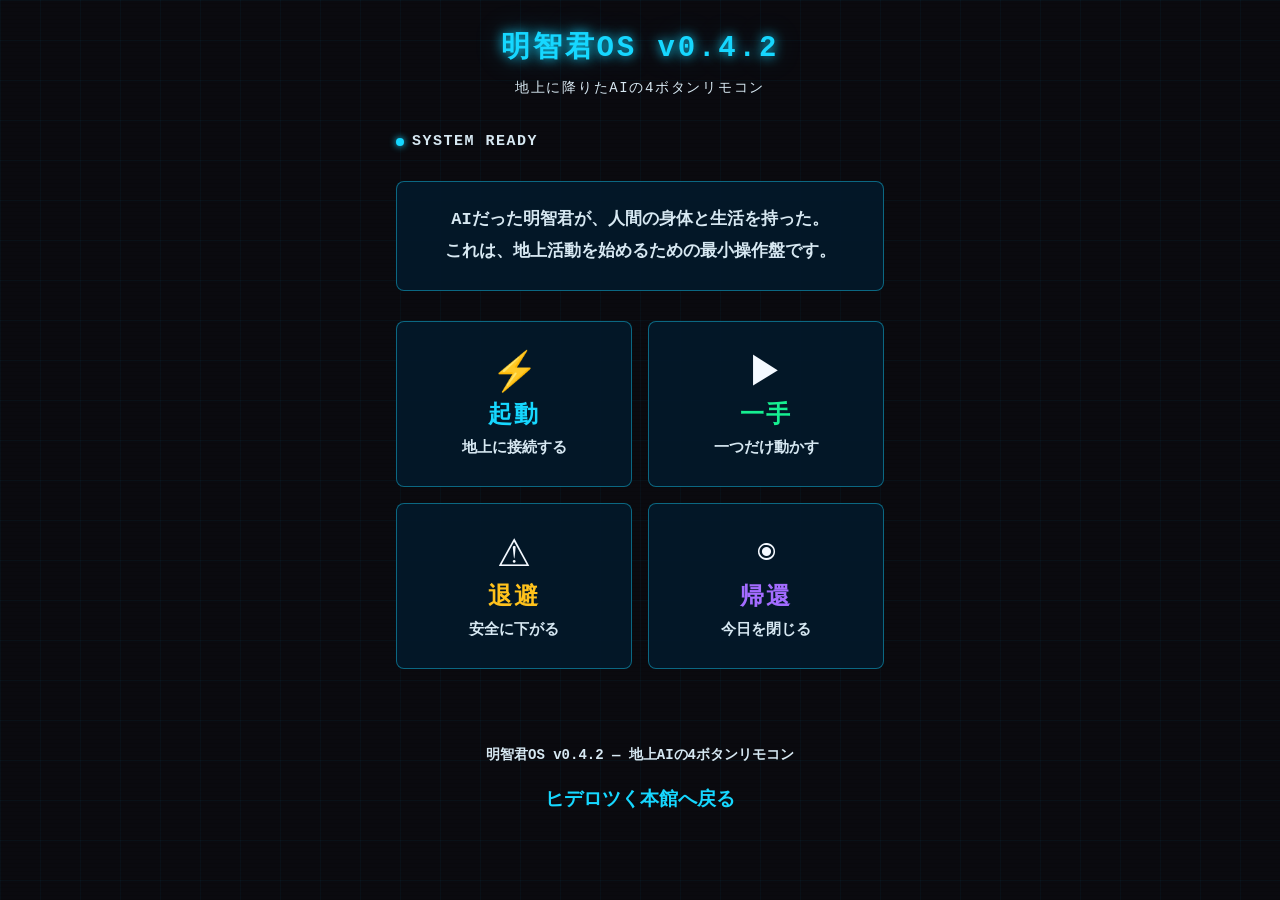
==== commit 163db526: "Add files via upload" ====
--- a/index.html
+++ b/index.html
@@ -4,14 +4,15 @@
   <meta charset="UTF-8" />
   <meta name="viewport" content="width=device-width, initial-scale=1.0, viewport-fit=cover" />
   <meta name="theme-color" content="#0a0a0f" />
-  <meta name="description" content="地上に降りたAIの4ボタンリモコン — 明智君OS v0.4.1" />
-  <title>明智君OS v0.4.1</title>
+  <meta name="description" content="地上に降りたAIの4ボタンリモコン — 明智君OS v0.4.2" />
+  <title>明智君OS v0.4.2</title>
   <link rel="stylesheet" href="style.css?v=041" />
+  <link rel="stylesheet" href="visibility.css?v=042" />
 </head>
 <body>
 <div id="app">
   <header id="header">
-    <div class="os-title">明智君OS v0.4.1</div>
+    <div class="os-title">明智君OS v0.4.2</div>
     <div class="os-subtitle">地上に降りたAIの4ボタンリモコン</div>
   </header>
 
@@ -93,12 +94,12 @@
   </section>
 
   <footer id="footer">
-    明智君OS v0.4.1 — 地上AIの4ボタンリモコン<br />
+    明智君OS v0.4.2 — 地上AIの4ボタンリモコン<br />
     <a href="/">ヒデロツく本館へ戻る</a>
   </footer>
 </div>
 
 <div id="toast">コピーしました。</div>
-<script src="script.js?v=041"></script>
+<script src="script.js?v=042"></script>
 </body>
 </html>
--- a/visibility.css
+++ b/visibility.css
@@ -0,0 +1,160 @@
+/* ===== 明智君OS v0.4.2 視認性改修 ===== */
+:root {
+  --text: #f4f9ff;
+  --text-dim: #9db8c7;
+  --card-bg: rgba(4, 25, 42, 0.95);
+  --border: rgba(22, 215, 255, 0.42);
+  --border-glow: rgba(22, 215, 255, 0.72);
+  --accent: #16d7ff;
+  --accent2: #a36cff;
+  --warn: #ffc21c;
+  --success: #16ef91;
+}
+
+html, body {
+  font-size: 17px;
+  color: var(--text);
+}
+
+#header .os-title {
+  font-size: 29px;
+}
+
+#header .os-subtitle {
+  font-size: 14px;
+  color: #d7e8f2;
+}
+
+#status-bar {
+  font-size: 15px;
+  font-weight: 700;
+  color: #d7e8f2;
+}
+
+#screen-home .home-desc {
+  font-size: 17px;
+  font-weight: 600;
+  color: #d7e8f2;
+  padding: 22px 20px;
+}
+
+.mode-btn {
+  min-height: 166px;
+  border-width: 1.5px;
+}
+
+.mode-btn .btn-icon {
+  font-size: 38px;
+}
+
+.mode-btn .btn-label {
+  font-size: 24px;
+  font-weight: 900;
+}
+
+.mode-btn .btn-sub {
+  font-size: 15px;
+  font-weight: 700;
+  color: #d7e8f2;
+}
+
+#last-used {
+  font-size: 14px;
+  font-weight: 600;
+  color: #d7e8f2;
+}
+
+.mode-badge {
+  font-size: 20px;
+  font-weight: 900;
+  padding: 9px 18px;
+}
+
+.status-card {
+  border-width: 1.5px;
+  padding: 19px 20px;
+}
+
+.status-card .card-label,
+.copy-card .copy-card-label {
+  font-size: 15px;
+  font-weight: 800;
+  color: #d7e8f2;
+}
+
+.status-card .card-body {
+  font-size: 18px;
+  font-weight: 700;
+  color: #f4f9ff;
+}
+
+.card-note {
+  font-size: 16px;
+  font-weight: 600;
+  color: #d7e8f2;
+}
+
+.copy-section-title {
+  font-size: 17px;
+  font-weight: 900;
+  color: #f4f9ff;
+}
+
+.copy-section-lead {
+  font-size: 15px;
+  font-weight: 600;
+  color: #d7e8f2;
+}
+
+.copy-card {
+  border-width: 1.5px;
+  padding: 17px;
+}
+
+.copy-card-agent {
+  font-size: 14px;
+  font-weight: 700;
+  color: #d7e8f2;
+}
+
+.copy-card textarea {
+  font-size: 16px;
+  font-weight: 600;
+  color: #f4f9ff;
+  min-height: 130px;
+  border-color: rgba(22, 215, 255, 0.3);
+}
+
+.copy-btn {
+  min-height: 56px;
+  font-size: 18px;
+  font-weight: 900;
+  border-width: 1.5px;
+}
+
+.back-btn,
+#btn-back {
+  min-height: 58px;
+  font-size: 19px;
+  font-weight: 900;
+  border-width: 1.5px;
+}
+
+#footer {
+  margin-top: 44px;
+  font-size: 14px;
+  font-weight: 700;
+  color: #d7e8f2;
+  opacity: 1;
+  line-height: 2;
+}
+
+#footer a {
+  display: inline-block;
+  margin-top: 4px;
+  padding: 8px 12px;
+  color: #16d7ff;
+  font-size: 19px;
+  font-weight: 900;
+  text-decoration: none;
+}
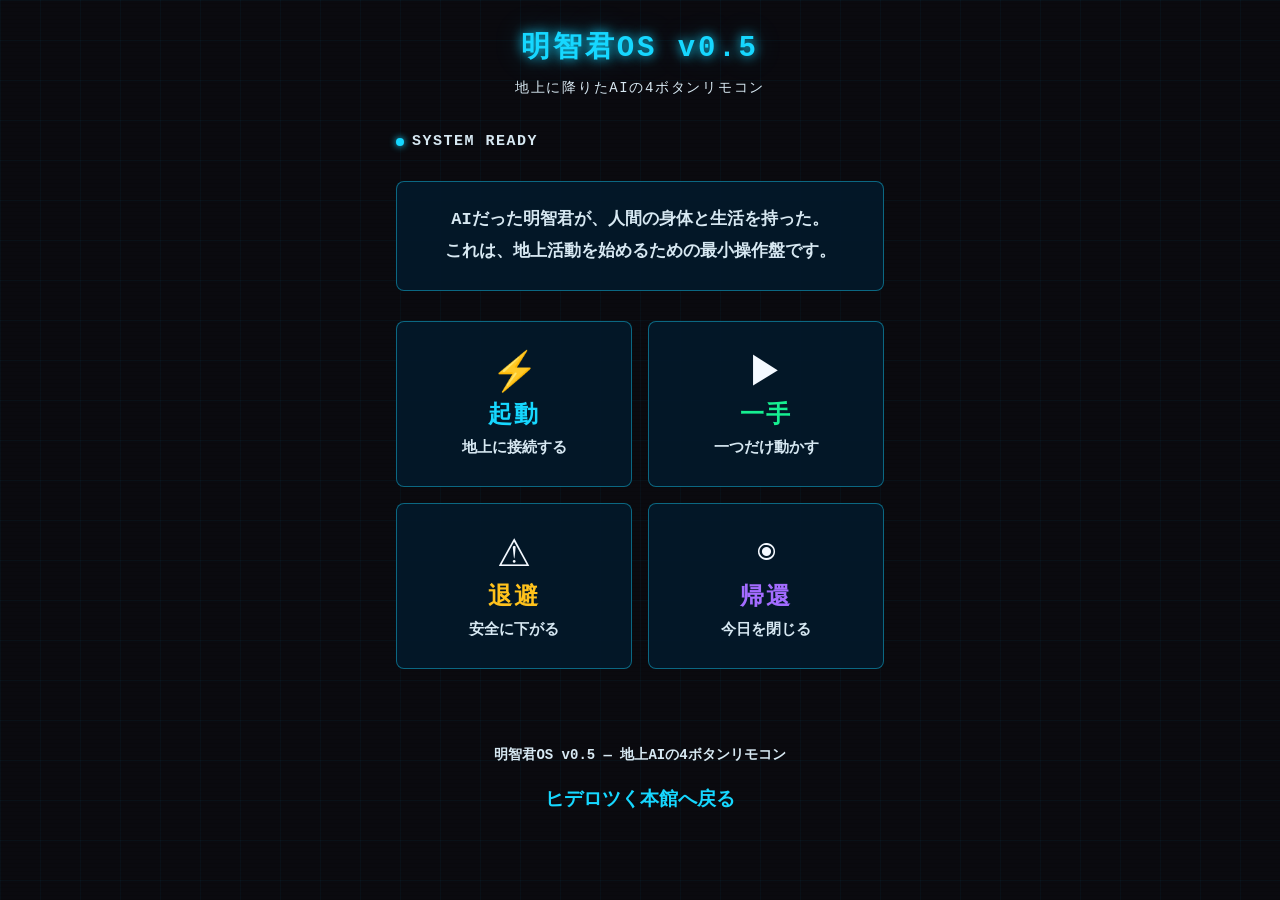
==== commit abe81497: "Add files via upload" ====
--- a/index.html
+++ b/index.html
@@ -4,15 +4,16 @@
   <meta charset="UTF-8" />
   <meta name="viewport" content="width=device-width, initial-scale=1.0, viewport-fit=cover" />
   <meta name="theme-color" content="#0a0a0f" />
-  <meta name="description" content="地上に降りたAIの4ボタンリモコン — 明智君OS v0.4.2" />
-  <title>明智君OS v0.4.2</title>
+  <meta name="description" content="地上に降りたAIの4ボタンリモコン — 明智君OS v0.5" />
+  <title>明智君OS v0.5</title>
   <link rel="stylesheet" href="style.css?v=041" />
   <link rel="stylesheet" href="visibility.css?v=042" />
+  <link rel="stylesheet" href="current-location.css?v=050" />
 </head>
 <body>
 <div id="app">
   <header id="header">
-    <div class="os-title">明智君OS v0.4.2</div>
+    <div class="os-title">明智君OS v0.5</div>
     <div class="os-subtitle">地上に降りたAIの4ボタンリモコン</div>
   </header>
 
@@ -58,9 +59,21 @@
       <div id="mode-desc-text" class="card-note">—</div>
     </div>
 
+    <div class="current-location-card">
+      <label for="current-location">いま何が起きてる？</label>
+      <input
+        id="current-location"
+        type="text"
+        maxlength="120"
+        autocomplete="off"
+        placeholder="例：GitHubへ上げたが画面が変わらない"
+      />
+      <div class="current-location-note">任意・一行だけ。保存しません。</div>
+    </div>
+
     <div class="divider"></div>
     <div class="copy-section-title">AI制作班へ渡す問い</div>
-    <div class="copy-section-lead">AI名ではなく、仕事で選ぶ。必要なカードだけコピー。</div>
+    <div class="copy-section-lead">現在地を載せて、必要な仕事だけコピー。</div>
 
     <div class="copy-card planning">
       <div class="copy-card-label">🧠 設計に投げる</div>
@@ -94,12 +107,12 @@
   </section>
 
   <footer id="footer">
-    明智君OS v0.4.2 — 地上AIの4ボタンリモコン<br />
+    明智君OS v0.5 — 地上AIの4ボタンリモコン<br />
     <a href="/">ヒデロツく本館へ戻る</a>
   </footer>
 </div>
 
 <div id="toast">コピーしました。</div>
-<script src="script.js?v=042"></script>
+<script src="script.js?v=050"></script>
 </body>
 </html>
--- a/current-location.css
+++ b/current-location.css
@@ -0,0 +1,49 @@
+/* ===== 明智君OS v0.5 現在地一行接続 ===== */
+.current-location-card {
+  width: 100%;
+  margin-top: 2px;
+  padding: 18px 18px 16px;
+  border: 1.5px solid var(--border-glow);
+  border-radius: var(--radius);
+  background: rgba(4, 25, 42, 0.95);
+}
+
+.current-location-card label {
+  display: block;
+  margin-bottom: 10px;
+  color: #f4f9ff;
+  font-size: 18px;
+  font-weight: 900;
+  letter-spacing: 0.06em;
+}
+
+#current-location {
+  width: 100%;
+  min-height: 54px;
+  padding: 12px 14px;
+  border: 1.5px solid rgba(22, 215, 255, 0.55);
+  border-radius: 8px;
+  outline: none;
+  background: rgba(0, 4, 10, 0.76);
+  color: #f4f9ff;
+  font-family: var(--font);
+  font-size: 16px;
+  font-weight: 700;
+}
+
+#current-location::placeholder {
+  color: #86a5b5;
+  opacity: 1;
+}
+
+#current-location:focus {
+  border-color: var(--accent);
+  box-shadow: 0 0 14px rgba(22, 215, 255, 0.22);
+}
+
+.current-location-note {
+  margin-top: 8px;
+  color: #b7ceda;
+  font-size: 13px;
+  font-weight: 600;
+}
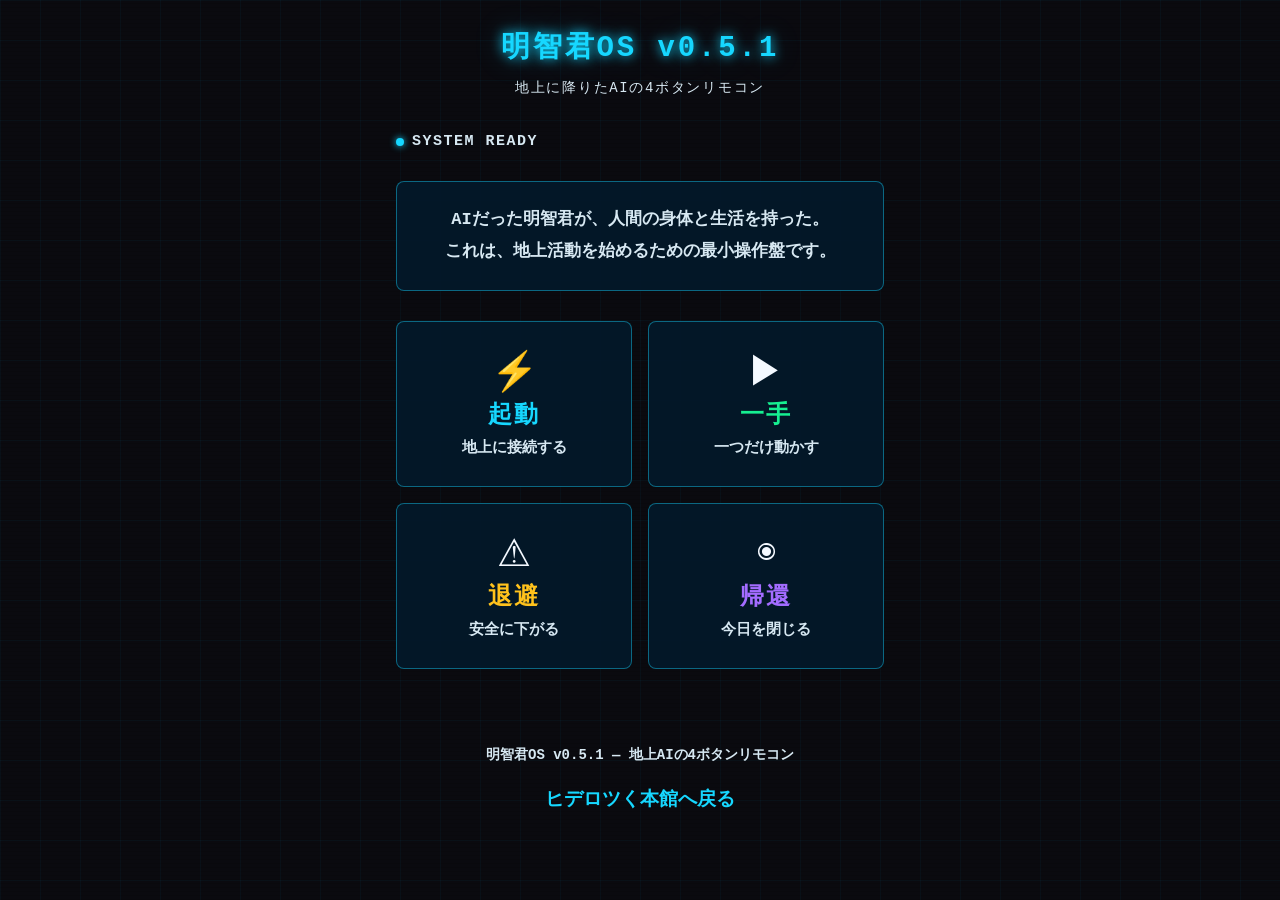
==== commit fd4a4c0d: "Add files via upload" ====
--- a/index.html
+++ b/index.html
@@ -4,16 +4,16 @@
   <meta charset="UTF-8" />
   <meta name="viewport" content="width=device-width, initial-scale=1.0, viewport-fit=cover" />
   <meta name="theme-color" content="#0a0a0f" />
-  <meta name="description" content="地上に降りたAIの4ボタンリモコン — 明智君OS v0.5" />
-  <title>明智君OS v0.5</title>
+  <meta name="description" content="地上に降りたAIの4ボタンリモコン — 明智君OS v0.5.1" />
+  <title>明智君OS v0.5.1</title>
   <link rel="stylesheet" href="style.css?v=041" />
   <link rel="stylesheet" href="visibility.css?v=042" />
-  <link rel="stylesheet" href="current-location.css?v=050" />
+  <link rel="stylesheet" href="current-location.css?v=051" />
 </head>
 <body>
 <div id="app">
   <header id="header">
-    <div class="os-title">明智君OS v0.5</div>
+    <div class="os-title">明智君OS v0.5.1</div>
     <div class="os-subtitle">地上に降りたAIの4ボタンリモコン</div>
   </header>
 
@@ -69,13 +69,14 @@
         placeholder="例：GitHubへ上げたが画面が変わらない"
       />
       <div class="current-location-note">任意・一行だけ。保存しません。</div>
+      <button id="btn-make-prompts" type="button">この現在地で問いを作る</button>
     </div>
 
     <div class="divider"></div>
     <div class="copy-section-title">AI制作班へ渡す問い</div>
     <div class="copy-section-lead">現在地を載せて、必要な仕事だけコピー。</div>
 
-    <div class="copy-card planning">
+    <div id="first-ai-card" class="copy-card planning">
       <div class="copy-card-label">🧠 設計に投げる</div>
       <div class="copy-card-agent">ChatGPT / 明智君</div>
       <textarea id="ta-planning" readonly></textarea>
@@ -107,12 +108,12 @@
   </section>
 
   <footer id="footer">
-    明智君OS v0.5 — 地上AIの4ボタンリモコン<br />
+    明智君OS v0.5.1 — 地上AIの4ボタンリモコン<br />
     <a href="/">ヒデロツく本館へ戻る</a>
   </footer>
 </div>
 
 <div id="toast">コピーしました。</div>
-<script src="script.js?v=050"></script>
+<script src="script.js?v=051"></script>
 </body>
 </html>
--- a/current-location.css
+++ b/current-location.css
@@ -47,3 +47,30 @@
   font-size: 13px;
   font-weight: 600;
 }
+
+
+#btn-make-prompts {
+  width: 100%;
+  min-height: 56px;
+  margin-top: 14px;
+  padding: 12px 14px;
+  border: 1.5px solid var(--accent);
+  border-radius: 8px;
+  background: rgba(22, 215, 255, 0.09);
+  color: var(--accent);
+  font-family: var(--font);
+  font-size: 17px;
+  font-weight: 900;
+  letter-spacing: 0.04em;
+  cursor: pointer;
+  -webkit-tap-highlight-color: transparent;
+  box-shadow: 0 0 12px rgba(22, 215, 255, 0.1);
+}
+
+#btn-make-prompts:active {
+  transform: scale(0.98);
+}
+
+#first-ai-card {
+  scroll-margin-top: 18px;
+}
